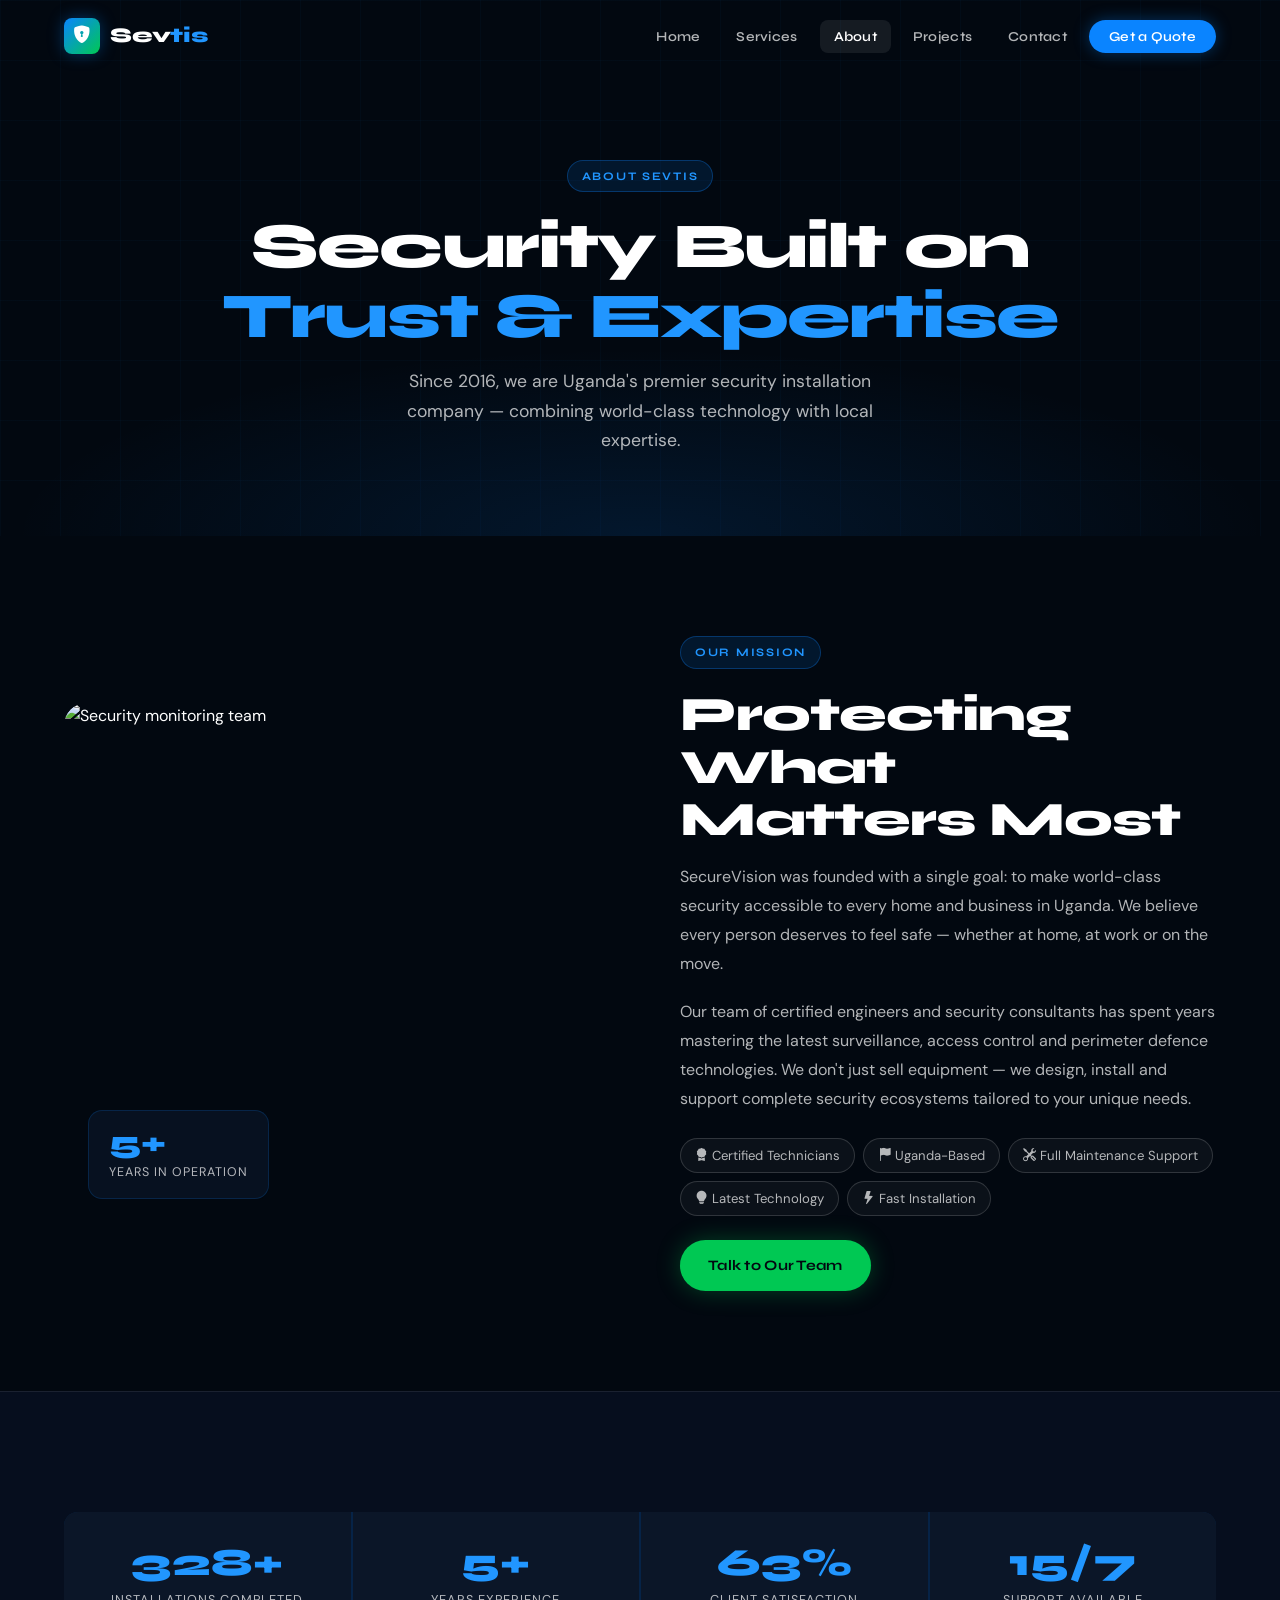
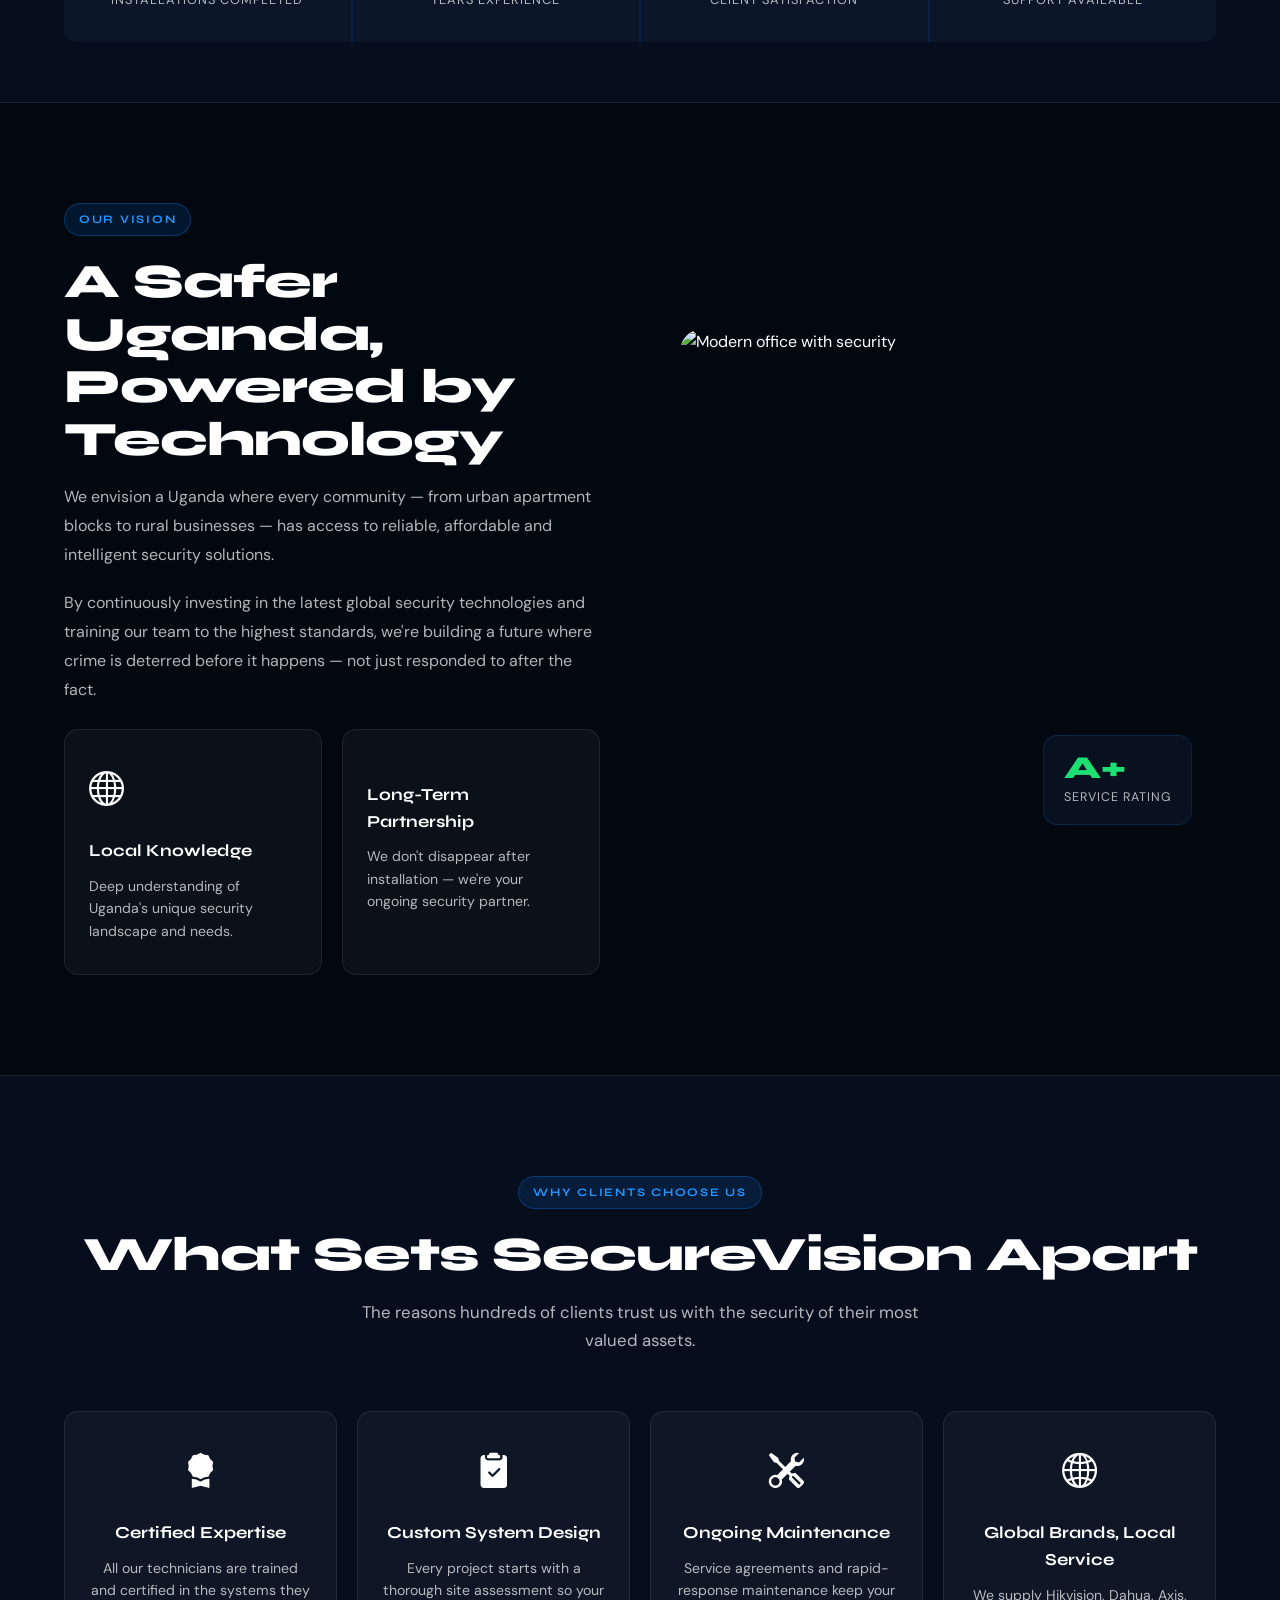
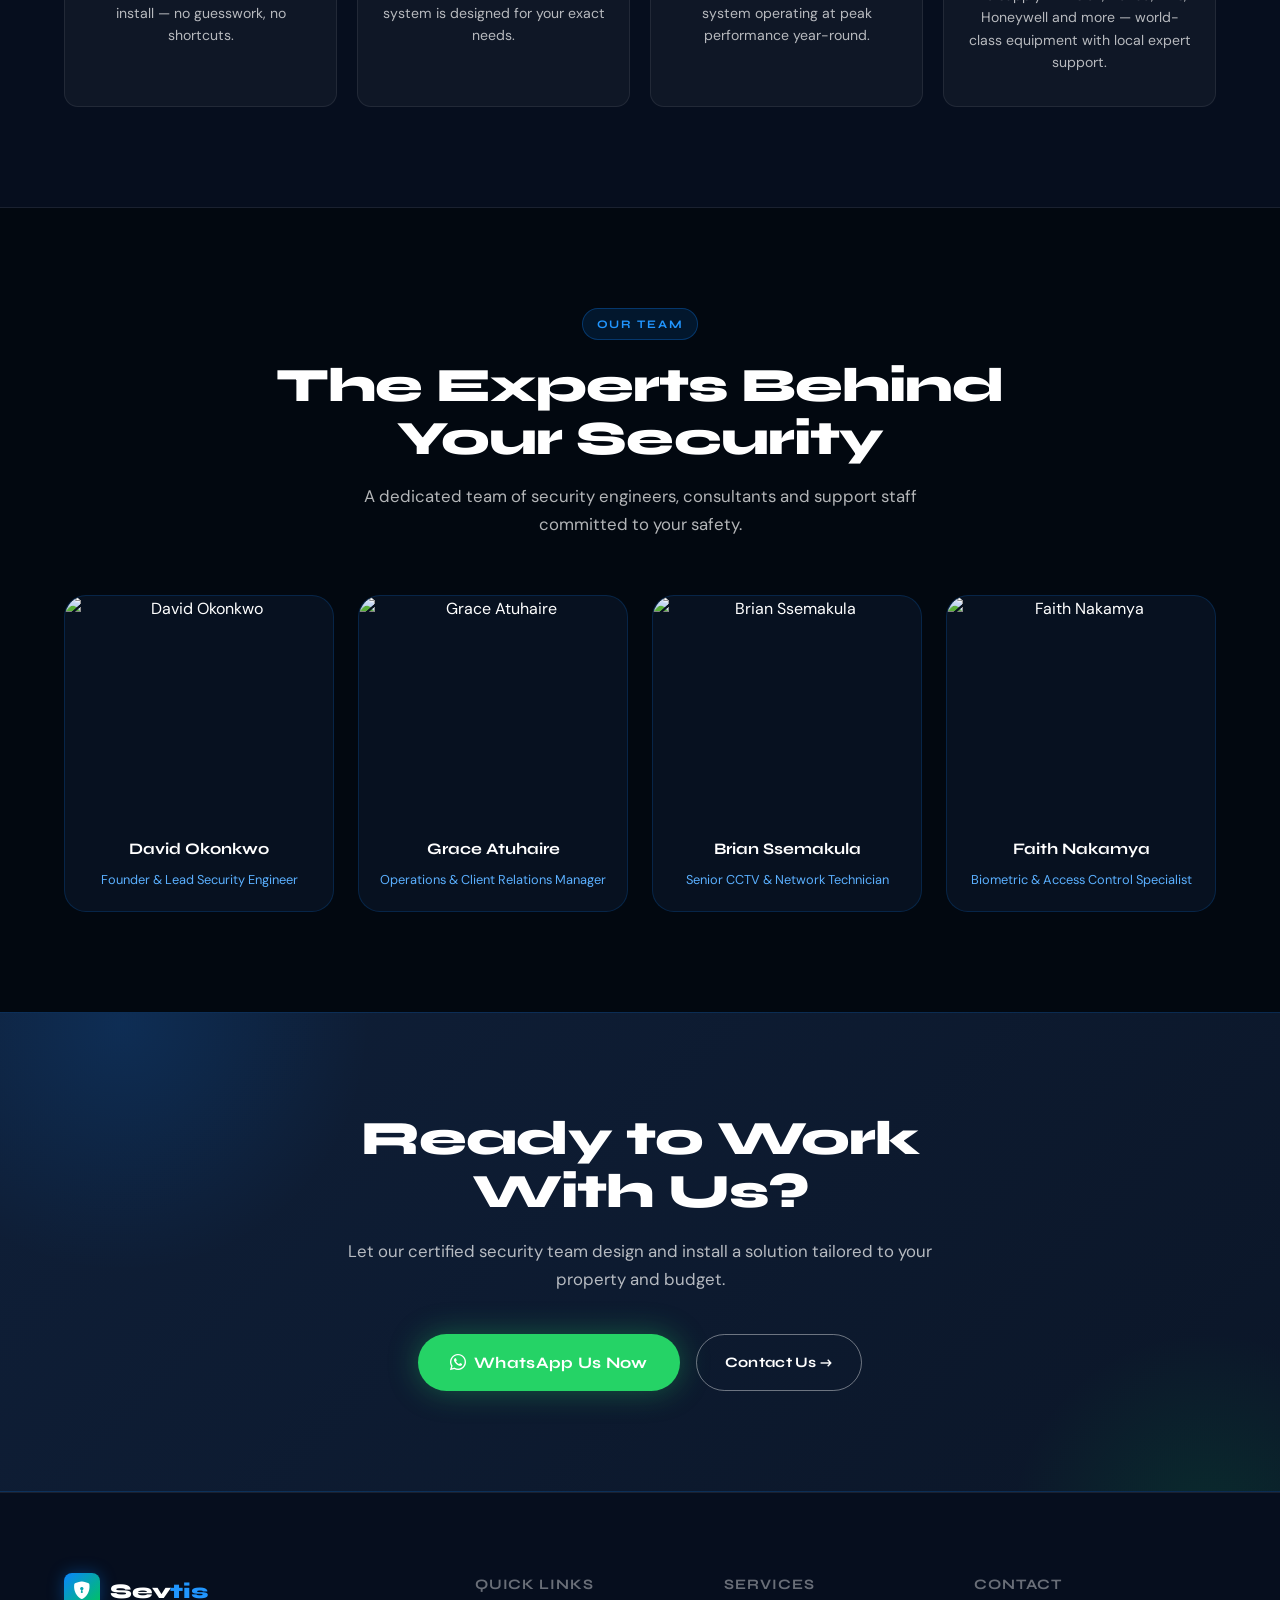
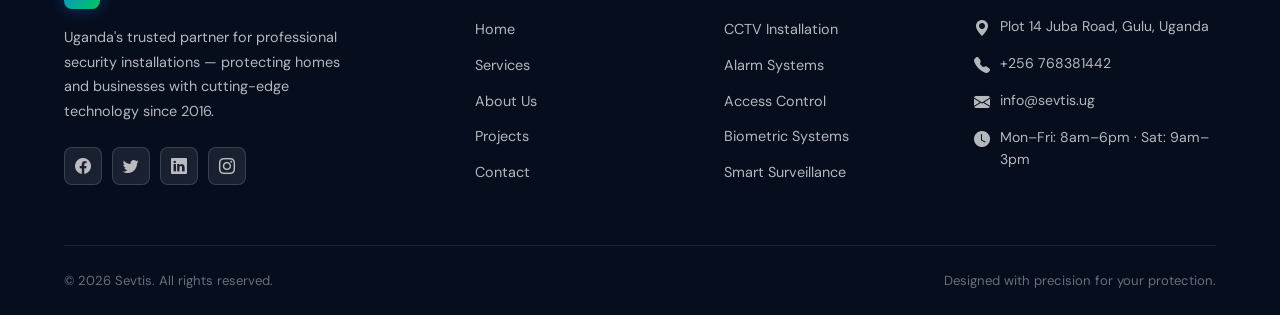
==== about.html @ ae88535d "first commit" ====
<!DOCTYPE html>
<html lang="en">
<head>
  <meta charset="UTF-8" />
  <meta name="viewport" content="width=device-width, initial-scale=1.0" />
  <title>About Us — Sevtis Security Solutions</title>
  <meta name="description" content="Learn about SecureVision — our mission, team and why clients trust us with their security." />
  <link rel="stylesheet" href="style.css" />
  <link rel="stylesheet" href="https://cdn.jsdelivr.net/npm/bootstrap-icons@1.13.1/font/bootstrap-icons.min.css" />
</head>
<body>

  <!-- NAVBAR -->
  <nav class="navbar" id="navbar">
    <div class="navbar-inner">
      <a href="index.html" class="logo">
        <div class="logo-icon"><i class="bi bi-shield-lock-fill"></i></div>
        <span class="logo-text">Sev<span>tis</span></span>
      </a>
      <ul class="nav-links">
        <li><a href="index.html">Home</a></li>
        <li><a href="services.html">Services</a></li>
        <li><a href="about.html" class="active">About</a></li>
        <li><a href="projects.html">Projects</a></li>
        <li><a href="contact.html">Contact</a></li>
        <li><a href="contact.html" class="nav-cta">Get a Quote</a></li>
      </ul>
      <button class="hamburger" aria-label="Toggle menu">
        <span></span><span></span><span></span>
      </button>
    </div>
  </nav>
  <div class="mobile-menu">
    <a href="index.html">Home</a>
    <a href="services.html">Services</a>
    <a href="about.html">About</a>
    <a href="projects.html">Projects</a>
    <a href="contact.html">Contact</a>
    <a href="contact.html" class="nav-cta">Get a Quote</a>
  </div>

  <!-- PAGE HERO -->
  <section class="page-hero">
    <div class="page-hero-grid"></div>
    <div class="container">
      <span class="tag">About Sevtis</span>
      <h1>Security Built on<br /><span style="color: var(--blue-400);">Trust &amp; Expertise</span></h1>
      <p>Since 2016, we are Uganda's premier security installation company — combining world-class technology with local expertise.</p>
    </div>
  </section>

  <!-- MISSION & VISION -->
  <section class="section">
    <div class="container">
      <div class="about-grid">
        <div class="about-img-wrap reveal">
          <img data-src="https://images.unsplash.com/photo-1504384308090-c894fdcc538d?w=900&q=80" src="" alt="Security monitoring team" loading="lazy" />
          <div class="about-img-badge">
            <div class="num"><span data-count="8">0</span>+</div>
            <div class="lbl">Years in operation</div>
          </div>
        </div>

        <div class="about-text reveal">
          <span class="tag">Our Mission</span>
          <h2 class="section-title">Protecting What<br />Matters Most</h2>
          <p class="text-muted" style="line-height: 1.8; margin-bottom: 20px;">
            SecureVision was founded with a single goal: to make world-class security accessible to every home and business in Uganda. We believe every person deserves to feel safe — whether at home, at work or on the move.
          </p>
          <p class="text-muted" style="line-height: 1.8; margin-bottom: 24px;">
            Our team of certified engineers and security consultants has spent years mastering the latest surveillance, access control and perimeter defence technologies. We don't just sell equipment — we design, install and support complete security ecosystems tailored to your unique needs.
          </p>
          <div class="tags">
            <span class="about-tag"><i class="bi bi-award-fill"></i> Certified Technicians</span>
            <span class="about-tag"><i class="bi bi-flag-fill"></i> Uganda-Based</span>
            <span class="about-tag"><i class="bi bi-tools"></i> Full Maintenance Support</span>
            <span class="about-tag"><i class="bi bi-lightbulb-fill"></i> Latest Technology</span>
            <span class="about-tag"><i class="bi bi-lightning-fill"></i> Fast Installation</span>
          </div>
          <a href="contact.html" class="btn btn-primary">Talk to Our Team</a>
        </div>
      </div>
    </div>
  </section>

  <!-- STATS -->
  <section class="section-sm" style="background: var(--navy-900); border-top: 1px solid var(--white-08); border-bottom: 1px solid var(--white-08);">
    <div class="container">
      <div class="stats-row reveal">
        <div class="stat-box">
          <div class="num"><span data-count="500">0</span>+</div>
          <div class="lbl">Installations Completed</div>
        </div>
        <div class="stat-box">
          <div class="num"><span data-count="8">0</span>+</div>
          <div class="lbl">Years Experience</div>
        </div>
        <div class="stat-box">
          <div class="num"><span data-count="98">0</span>%</div>
          <div class="lbl">Client Satisfaction</div>
        </div>
        <div class="stat-box">
          <div class="num"><span data-count="24">0</span>/7</div>
          <div class="lbl">Support Available</div>
        </div>
      </div>
    </div>
  </section>

  <!-- VISION -->
  <section class="section">
    <div class="container">
      <div class="about-grid" style="direction: ltr;">
        <div class="about-text reveal" style="order: 0;">
          <span class="tag">Our Vision</span>
          <h2 class="section-title">A Safer Uganda,<br />Powered by Technology</h2>
          <p class="text-muted" style="line-height: 1.8; margin-bottom: 20px;">
            We envision a Uganda where every community — from urban apartment blocks to rural businesses — has access to reliable, affordable and intelligent security solutions.
          </p>
          <p class="text-muted" style="line-height: 1.8; margin-bottom: 24px;">
            By continuously investing in the latest global security technologies and training our team to the highest standards, we're building a future where crime is deterred before it happens — not just responded to after the fact.
          </p>
          <div class="why-grid" style="margin-top: 0; grid-template-columns: 1fr 1fr;">
            <div class="why-card" style="text-align: left;">
              <span class="icon"><i class="bi bi-globe"></i></span>
              <h3>Local Knowledge</h3>
              <p>Deep understanding of Uganda's unique security landscape and needs.</p>
            </div>
            <div class="why-card" style="text-align: left;">
              <span class="icon"><i class="bi bi-handshake"></i></span>
              <h3>Long-Term Partnership</h3>
              <p>We don't disappear after installation — we're your ongoing security partner.</p>
            </div>
          </div>
        </div>
        <div class="about-img-wrap reveal" style="order: 1;">
          <img data-src="https://images.unsplash.com/photo-1497366216548-37526070297c?w=900&q=80" src="" alt="Modern office with security" loading="lazy" />
          <div class="about-img-badge" style="right: 24px; left: auto;">
            <div class="num" style="color: var(--green-400);">A+</div>
            <div class="lbl">Service Rating</div>
          </div>
        </div>
      </div>
    </div>
  </section>

  <!-- WHY CLIENTS TRUST US -->
  <section class="section" style="background: var(--navy-900); border-top: 1px solid var(--white-08); border-bottom: 1px solid var(--white-08);">
    <div class="container">
      <div class="text-center reveal">
        <span class="tag">Why Clients Choose Us</span>
        <h2 class="section-title">What Sets SecureVision Apart</h2>
        <p class="section-subtitle" style="margin: 0 auto;">The reasons hundreds of clients trust us with the security of their most valued assets.</p>
      </div>

      <div class="why-grid" style="margin-top: 56px;">
        <div class="why-card reveal reveal-delay-1">
          <span class="icon"><i class="bi bi-award-fill"></i></span>
          <h3>Certified Expertise</h3>
          <p>All our technicians are trained and certified in the systems they install — no guesswork, no shortcuts.</p>
        </div>
        <div class="why-card reveal reveal-delay-2">
          <span class="icon"><i class="bi bi-clipboard2-check-fill"></i></span>
          <h3>Custom System Design</h3>
          <p>Every project starts with a thorough site assessment so your system is designed for your exact needs.</p>
        </div>
        <div class="why-card reveal reveal-delay-3">
          <span class="icon"><i class="bi bi-tools"></i></span>
          <h3>Ongoing Maintenance</h3>
          <p>Service agreements and rapid-response maintenance keep your system operating at peak performance year-round.</p>
        </div>
        <div class="why-card reveal reveal-delay-4">
          <span class="icon"><i class="bi bi-globe2"></i></span>
          <h3>Global Brands, Local Service</h3>
          <p>We supply Hikvision, Dahua, Axis, Honeywell and more — world-class equipment with local expert support.</p>
        </div>
      </div>
    </div>
  </section>

  <!-- TEAM -->
  <section class="section">
    <div class="container">
      <div class="text-center reveal">
        <span class="tag">Our Team</span>
        <h2 class="section-title">The Experts Behind<br />Your Security</h2>
        <p class="section-subtitle" style="margin: 0 auto;">A dedicated team of security engineers, consultants and support staff committed to your safety.</p>
      </div>

      <div class="team-grid">
        <div class="team-card reveal reveal-delay-1">
          <img data-src="https://images.unsplash.com/photo-1507003211169-0a1dd7228f2d?w=400&q=80" src="" alt="David Okonkwo" loading="lazy" />
          <div class="team-body">
            <h4>David Okonkwo</h4>
            <span>Founder &amp; Lead Security Engineer</span>
          </div>
        </div>
        <div class="team-card reveal reveal-delay-2">
          <img data-src="https://images.unsplash.com/photo-1494790108377-be9c29b29330?w=400&q=80" src="" alt="Grace Atuhaire" loading="lazy" />
          <div class="team-body">
            <h4>Grace Atuhaire</h4>
            <span>Operations &amp; Client Relations Manager</span>
          </div>
        </div>
        <div class="team-card reveal reveal-delay-3">
          <img data-src="https://images.unsplash.com/photo-1500648767791-00dcc994a43e?w=400&q=80" src="" alt="Brian Ssemakula" loading="lazy" />
          <div class="team-body">
            <h4>Brian Ssemakula</h4>
            <span>Senior CCTV &amp; Network Technician</span>
          </div>
        </div>
        <div class="team-card reveal reveal-delay-4">
          <img data-src="https://images.unsplash.com/photo-1573497019940-1c28c88b4f3e?w=400&q=80" src="" alt="Faith Nakamya" loading="lazy" />
          <div class="team-body">
            <h4>Faith Nakamya</h4>
            <span>Biometric &amp; Access Control Specialist</span>
          </div>
        </div>
      </div>
    </div>
  </section>

  <!-- CTA BAND -->
  <section class="cta-band">
    <div class="container">
      <div class="cta-inner reveal">
        <h2>Ready to Work With Us?</h2>
        <p>Let our certified security team design and install a solution tailored to your property and budget.</p>
        <div class="cta-buttons">
          <a href="https://wa.me/256768381442" target="_blank" class="btn btn-whatsapp"><i class="bi bi-whatsapp"></i> WhatsApp Us Now</a>
          <a href="contact.html" class="btn btn-outline">Contact Us →</a>
        </div>
      </div>
    </div>
  </section>

  <!-- FOOTER -->
  <footer>
    <div class="container">
      <div class="footer-grid">
        <div class="footer-brand">
          <a href="index.html" class="logo">
            <div class="logo-icon"><i class="bi bi-shield-lock-fill"></i></div>
            <span class="logo-text">Sev<span>tis</span></span>
          </a>
          <p>Uganda's trusted partner for professional security installations — protecting homes and businesses with cutting-edge technology since 2016.</p>
          <div class="social-links">
            <a href="#" class="social-btn" aria-label="Facebook"><i class="bi bi-facebook"></i></a>
            <a href="#" class="social-btn" aria-label="Twitter"><i class="bi bi-twitter"></i></a>
            <a href="#" class="social-btn" aria-label="LinkedIn"><i class="bi bi-linkedin"></i></a>
            <a href="#" class="social-btn" aria-label="Instagram"><i class="bi bi-instagram"></i></a>
          </div>
        </div>
        <div class="footer-col">
          <h4>Quick Links</h4>
          <ul>
            <li><a href="index.html">Home</a></li>
            <li><a href="services.html">Services</a></li>
            <li><a href="about.html">About Us</a></li>
            <li><a href="projects.html">Projects</a></li>
            <li><a href="contact.html">Contact</a></li>
          </ul>
        </div>
        <div class="footer-col">
          <h4>Services</h4>
          <ul>
            <li><a href="services.html">CCTV Installation</a></li>
            <li><a href="services.html">Alarm Systems</a></li>
            <li><a href="services.html">Access Control</a></li>
            <li><a href="services.html">Biometric Systems</a></li>
            <li><a href="services.html">Smart Surveillance</a></li>
          </ul>
        </div>
        <div class="footer-col">
          <h4>Contact</h4>
          <div class="footer-contact">
            <div class="contact-item"><span class="ci"><i class="bi bi-geo-alt-fill"></i></span> Plot 14 Juba Road, Gulu, Uganda</div>
            <div class="contact-item"><span class="ci"><i class="bi bi-telephone-fill"></i></span> +256 768381442</div>
            <div class="contact-item"><span class="ci"><i class="bi bi-envelope-fill"></i></span> info@sevtis.ug</div>
            <div class="contact-item"><span class="ci"><i class="bi bi-clock-fill"></i></span> Mon–Fri: 8am–6pm · Sat: 9am–3pm</div>
          </div>
        </div>
      </div>
      <div class="footer-bottom">
        <p>© 2026 Sevtis. All rights reserved.</p>
        <p>Designed with precision for your protection.</p>
      </div>
    </div>
  </footer>

  <script src="main.js"></script>
</body>
</html>
---- style.css ----
/* ============================================================
   SECUREVISION — DESIGN SYSTEM
   ============================================================ */

@import url('https://fonts.googleapis.com/css2?family=Syne:wght@400;500;600;700;800&family=DM+Sans:ital,wght@0,300;0,400;0,500;0,600;1,300&display=swap');

/* ── TOKENS ── */
:root {
  --navy-950: #020810;
  --navy-900: #060e1e;
  --navy-800: #0b1628;
  --navy-700: #0f1f38;
  --navy-600: #152840;
  --navy-500: #1a3050;
  --blue-500: #0a84ff;
  --blue-400: #2196ff;
  --blue-300: #5bb0ff;
  --blue-glow: rgba(10, 132, 255, 0.35);
  --green-500: #00c853;
  --green-400: #1de073;
  --green-glow: rgba(0, 200, 83, 0.3);
  --white: #ffffff;
  --white-90: rgba(255,255,255,0.9);
  --white-70: rgba(255,255,255,0.7);
  --white-40: rgba(255,255,255,0.4);
  --white-15: rgba(255,255,255,0.15);
  --white-08: rgba(255,255,255,0.08);
  --white-04: rgba(255,255,255,0.04);
  --glass-bg: rgba(11, 22, 40, 0.7);
  --glass-border: rgba(10, 132, 255, 0.18);
  --font-display: 'Syne', sans-serif;
  --font-body: 'DM Sans', sans-serif;
  --radius-sm: 8px;
  --radius-md: 14px;
  --radius-lg: 22px;
  --radius-xl: 32px;
  --transition: 0.3s cubic-bezier(0.4, 0, 0.2, 1);
  --shadow-blue: 0 0 40px rgba(10, 132, 255, 0.2);
  --shadow-card: 0 8px 40px rgba(0,0,0,0.5);
}

/* ── RESET ── */
*, *::before, *::after { box-sizing: border-box; margin: 0; padding: 0; }
html { scroll-behavior: smooth; font-size: 16px; }
body {
  font-family: var(--font-body);
  background: var(--navy-950);
  color: var(--white);
  line-height: 1.6;
  overflow-x: hidden;
  -webkit-font-smoothing: antialiased;
}
img { max-width: 100%; display: block; }
a { text-decoration: none; color: inherit; }
ul { list-style: none; }
button { cursor: pointer; border: none; background: none; font-family: inherit; }

/* ── UTILITY ── */
.container { width: 90%; max-width: 1200px; margin: 0 auto; }
.section { padding: 100px 0; }
.section-sm { padding: 60px 0; }
.text-blue { color: var(--blue-400); }
.text-green { color: var(--green-400); }
.text-muted { color: var(--white-70); }
.text-center { text-align: center; }

.tag {
  display: inline-block;
  font-family: var(--font-display);
  font-size: 0.72rem;
  font-weight: 700;
  letter-spacing: 0.15em;
  text-transform: uppercase;
  color: var(--blue-400);
  background: rgba(10, 132, 255, 0.12);
  border: 1px solid rgba(10, 132, 255, 0.3);
  padding: 6px 14px;
  border-radius: 50px;
  margin-bottom: 20px;
}

.section-title {
  font-family: var(--font-display);
  font-size: clamp(2rem, 4vw, 3rem);
  font-weight: 800;
  line-height: 1.1;
  letter-spacing: -0.02em;
  margin-bottom: 16px;
}

.section-subtitle {
  font-size: 1.05rem;
  color: var(--white-70);
  max-width: 560px;
  line-height: 1.7;
}

/* ── BUTTONS ── */
.btn {
  display: inline-flex;
  align-items: center;
  gap: 8px;
  padding: 14px 28px;
  border-radius: 50px;
  font-family: var(--font-display);
  font-size: 0.9rem;
  font-weight: 700;
  letter-spacing: 0.02em;
  transition: var(--transition);
  white-space: nowrap;
}

.btn-primary {
  background: var(--green-500);
  color: var(--navy-950);
  box-shadow: 0 0 24px var(--green-glow);
}
.btn-primary:hover {
  background: var(--green-400);
  box-shadow: 0 0 40px var(--green-glow);
  transform: translateY(-2px);
}

.btn-outline {
  background: transparent;
  color: var(--white);
  border: 1.5px solid var(--white-40);
}
.btn-outline:hover {
  border-color: var(--blue-400);
  color: var(--blue-400);
  box-shadow: 0 0 20px var(--blue-glow);
  transform: translateY(-2px);
}

.btn-blue {
  background: var(--blue-500);
  color: var(--white);
  box-shadow: 0 0 24px var(--blue-glow);
}
.btn-blue:hover {
  background: var(--blue-400);
  box-shadow: 0 0 40px var(--blue-glow);
  transform: translateY(-2px);
}

.btn-whatsapp {
  background: #25d366;
  color: #fff;
  font-size: 1rem;
  padding: 16px 32px;
  box-shadow: 0 0 30px rgba(37, 211, 102, 0.35);
}
.btn-whatsapp:hover {
  background: #1ebe5d;
  transform: translateY(-3px);
  box-shadow: 0 0 50px rgba(37, 211, 102, 0.5);
}

/* ── GLASS CARD ── */
.glass-card {
  background: var(--glass-bg);
  border: 1px solid var(--glass-border);
  border-radius: var(--radius-lg);
  backdrop-filter: blur(20px);
  -webkit-backdrop-filter: blur(20px);
}

/* ── NAVBAR ── */
.navbar {
  position: fixed;
  top: 0;
  left: 0;
  right: 0;
  z-index: 1000;
  padding: 0;
  transition: var(--transition);
}

.navbar.scrolled {
  background: rgba(6, 14, 30, 0.95);
  backdrop-filter: blur(24px);
  -webkit-backdrop-filter: blur(24px);
  border-bottom: 1px solid var(--glass-border);
  box-shadow: 0 4px 30px rgba(0,0,0,0.4);
}

.navbar-inner {
  display: flex;
  align-items: center;
  justify-content: space-between;
  height: 72px;
  width: 90%;
  max-width: 1200px;
  margin: 0 auto;
}

.logo {
  display: flex;
  align-items: center;
  gap: 10px;
  font-family: var(--font-display);
  font-weight: 800;
  font-size: 1.3rem;
  letter-spacing: -0.01em;
}

.logo-icon {
  width: 36px;
  height: 36px;
  background: linear-gradient(135deg, var(--blue-500), var(--green-500));
  border-radius: 8px;
  display: flex;
  align-items: center;
  justify-content: center;
  font-size: 1.1rem;
  box-shadow: 0 0 16px var(--blue-glow);
}

.logo-text span { color: var(--blue-400); }

.nav-links {
  display: flex;
  align-items: center;
  gap: 8px;
}

.nav-links a {
  font-family: var(--font-display);
  font-size: 0.85rem;
  font-weight: 600;
  color: var(--white-70);
  padding: 8px 14px;
  border-radius: 8px;
  transition: var(--transition);
  letter-spacing: 0.02em;
}

.nav-links a:hover,
.nav-links a.active {
  color: var(--white);
  background: var(--white-08);
}

.nav-cta {
  background: var(--blue-500) !important;
  color: var(--white) !important;
  box-shadow: 0 0 16px var(--blue-glow);
  border-radius: 50px !important;
  padding: 8px 20px !important;
}
.nav-cta:hover {
  background: var(--blue-400) !important;
  box-shadow: 0 0 28px var(--blue-glow) !important;
}

.hamburger {
  display: none;
  flex-direction: column;
  gap: 5px;
  padding: 8px;
  cursor: pointer;
}

.hamburger span {
  display: block;
  width: 24px;
  height: 2px;
  background: var(--white);
  border-radius: 2px;
  transition: var(--transition);
}

.hamburger.open span:nth-child(1) { transform: translateY(7px) rotate(45deg); }
.hamburger.open span:nth-child(2) { opacity: 0; transform: scaleX(0); }
.hamburger.open span:nth-child(3) { transform: translateY(-7px) rotate(-45deg); }

.mobile-menu {
  display: none;
  position: fixed;
  top: 72px;
  left: 0;
  right: 0;
  background: rgba(6, 14, 30, 0.98);
  backdrop-filter: blur(24px);
  border-bottom: 1px solid var(--glass-border);
  padding: 24px;
  z-index: 999;
  flex-direction: column;
  gap: 8px;
}

.mobile-menu.open { display: flex; }
.mobile-menu a {
  font-family: var(--font-display);
  font-size: 1rem;
  font-weight: 600;
  color: var(--white-70);
  padding: 14px 16px;
  border-radius: 10px;
  transition: var(--transition);
}
.mobile-menu a:hover { color: var(--white); background: var(--white-08); }
.mobile-menu .nav-cta {
  background: var(--blue-500) !important;
  color: var(--white) !important;
  text-align: center;
  margin-top: 8px;
  border-radius: 50px !important;
}

/* ── HERO ── */
.hero {
  position: relative;
  min-height: 100vh;
  display: flex;
  align-items: center;
  overflow: hidden;
  padding-top: 80px;
}

.hero-bg {
  position: absolute;
  inset: 0;
  z-index: 0;
}

.hero-bg img {
  width: 100%;
  height: 100%;
  object-fit: cover;
  opacity: 0.18;
}

.hero-overlay {
  position: absolute;
  inset: 0;
  background: 
    radial-gradient(ellipse 80% 60% at 50% 100%, rgba(10, 132, 255, 0.12) 0%, transparent 70%),
    linear-gradient(to right, var(--navy-950) 0%, rgba(6,14,30,0.8) 50%, transparent 100%);
  z-index: 1;
}

.hero-grid {
  position: absolute;
  inset: 0;
  background-image: 
    linear-gradient(rgba(10, 132, 255, 0.04) 1px, transparent 1px),
    linear-gradient(90deg, rgba(10, 132, 255, 0.04) 1px, transparent 1px);
  background-size: 60px 60px;
  z-index: 1;
  mask-image: linear-gradient(to bottom, transparent 0%, rgba(0,0,0,0.5) 30%, rgba(0,0,0,0.5) 70%, transparent 100%);
}

.hero-content {
  position: relative;
  z-index: 2;
  max-width: 660px;
}

.hero-badge {
  display: inline-flex;
  align-items: center;
  gap: 8px;
  background: rgba(0, 200, 83, 0.1);
  border: 1px solid rgba(0, 200, 83, 0.25);
  border-radius: 50px;
  padding: 8px 16px;
  font-size: 0.8rem;
  font-weight: 600;
  color: var(--green-400);
  margin-bottom: 28px;
  letter-spacing: 0.05em;
  text-transform: uppercase;
}

.hero-badge::before {
  content: '';
  width: 7px;
  height: 7px;
  background: var(--green-400);
  border-radius: 50%;
  animation: pulse-green 2s infinite;
}

@keyframes pulse-green {
  0%, 100% { opacity: 1; box-shadow: 0 0 0 0 rgba(0,200,83,0.4); }
  50% { opacity: 0.8; box-shadow: 0 0 0 6px rgba(0,200,83,0); }
}

.hero-title {
  font-family: var(--font-display);
  font-size: clamp(2.6rem, 5.5vw, 4.2rem);
  font-weight: 800;
  line-height: 1.05;
  letter-spacing: -0.03em;
  margin-bottom: 24px;
}

.hero-title .line-accent {
  background: linear-gradient(90deg, var(--blue-400), var(--green-400));
  -webkit-background-clip: text;
  -webkit-text-fill-color: transparent;
  background-clip: text;
}

.hero-desc {
  font-size: 1.1rem;
  color: var(--white-70);
  line-height: 1.75;
  margin-bottom: 40px;
  max-width: 500px;
}

.hero-actions {
  display: flex;
  gap: 14px;
  flex-wrap: wrap;
  margin-bottom: 56px;
}

.hero-stats {
  display: flex;
  gap: 40px;
  flex-wrap: wrap;
}

.hero-stat .num {
  font-family: var(--font-display);
  font-size: 2rem;
  font-weight: 800;
  color: var(--white);
  line-height: 1;
}

.hero-stat .num span { color: var(--blue-400); }
.hero-stat .label {
  font-size: 0.8rem;
  color: var(--white-40);
  text-transform: uppercase;
  letter-spacing: 0.1em;
  margin-top: 4px;
}

/* floating elements */
.hero-float {
  position: absolute;
  z-index: 2;
  right: 5%;
  top: 50%;
  transform: translateY(-50%);
  display: flex;
  flex-direction: column;
  gap: 16px;
  pointer-events: none;
}

.float-card {
  background: var(--glass-bg);
  border: 1px solid var(--glass-border);
  border-radius: var(--radius-md);
  backdrop-filter: blur(20px);
  padding: 16px 20px;
  display: flex;
  align-items: center;
  gap: 12px;
  animation: float 4s ease-in-out infinite;
  min-width: 220px;
}

.float-card:nth-child(2) { animation-delay: -1.5s; }
.float-card:nth-child(3) { animation-delay: -3s; }

@keyframes float {
  0%, 100% { transform: translateY(0); }
  50% { transform: translateY(-8px); }
}

.float-icon {
  width: 40px;
  height: 40px;
  border-radius: 10px;
  display: flex;
  align-items: center;
  justify-content: center;
  font-size: 1.2rem;
  flex-shrink: 0;
}
.float-icon.blue { background: rgba(10, 132, 255, 0.2); }
.float-icon.green { background: rgba(0, 200, 83, 0.2); }

.float-info .title { font-family: var(--font-display); font-weight: 700; font-size: 0.85rem; }
.float-info .sub { font-size: 0.75rem; color: var(--white-40); margin-top: 2px; }

/* ── SERVICES GRID ── */
.services-grid {
  display: grid;
  grid-template-columns: repeat(auto-fill, minmax(340px, 1fr));
  gap: 24px;
  margin-top: 60px;
}

.service-card {
  background: var(--glass-bg);
  border: 1px solid var(--glass-border);
  border-radius: var(--radius-lg);
  overflow: hidden;
  transition: var(--transition);
  cursor: pointer;
}

.service-card:hover {
  border-color: rgba(10, 132, 255, 0.45);
  transform: translateY(-6px);
  box-shadow: var(--shadow-blue), var(--shadow-card);
}

.service-img {
  width: 100%;
  height: 200px;
  object-fit: cover;
  transition: transform 0.5s ease;
}

.service-card:hover .service-img { transform: scale(1.06); }

.service-img-wrap { overflow: hidden; }

.service-body { padding: 24px; }

.service-icon {
  width: 46px;
  height: 46px;
  background: rgba(10, 132, 255, 0.15);
  border: 1px solid rgba(10, 132, 255, 0.25);
  border-radius: 12px;
  display: flex;
  align-items: center;
  justify-content: center;
  font-size: 1.3rem;
  margin-bottom: 16px;
}

.service-card h3 {
  font-family: var(--font-display);
  font-size: 1.15rem;
  font-weight: 700;
  margin-bottom: 10px;
}

.service-card p {
  font-size: 0.9rem;
  color: var(--white-70);
  line-height: 1.65;
}

/* ── WHY US ── */
.why-grid {
  display: grid;
  grid-template-columns: repeat(auto-fill, minmax(240px, 1fr));
  gap: 20px;
  margin-top: 56px;
}

.why-card {
  background: var(--white-04);
  border: 1px solid var(--white-08);
  border-radius: var(--radius-md);
  padding: 32px 24px;
  transition: var(--transition);
  text-align: center;
}

.why-card:hover {
  background: var(--white-08);
  border-color: var(--glass-border);
  transform: translateY(-4px);
}

.why-card .icon {
  font-size: 2.2rem;
  margin-bottom: 20px;
  display: block;
}

.why-card h3 {
  font-family: var(--font-display);
  font-size: 1.05rem;
  font-weight: 700;
  margin-bottom: 10px;
}

.why-card p { font-size: 0.88rem; color: var(--white-70); line-height: 1.6; }

/* ── GALLERY ── */
.gallery-grid {
  display: grid;
  grid-template-columns: repeat(3, 1fr);
  gap: 16px;
  margin-top: 56px;
}

.gallery-item {
  border-radius: var(--radius-md);
  overflow: hidden;
  position: relative;
  cursor: pointer;
}

.gallery-item:nth-child(1),
.gallery-item:nth-child(4) {
  grid-row: span 2;
}

.gallery-item img {
  width: 100%;
  height: 100%;
  object-fit: cover;
  transition: transform 0.5s ease;
  min-height: 220px;
}

.gallery-item:hover img { transform: scale(1.08); }

.gallery-overlay {
  position: absolute;
  inset: 0;
  background: linear-gradient(to top, rgba(6,14,30,0.9) 0%, transparent 60%);
  opacity: 0;
  transition: var(--transition);
  display: flex;
  align-items: flex-end;
  padding: 20px;
}

.gallery-item:hover .gallery-overlay { opacity: 1; }
.gallery-overlay span {
  font-family: var(--font-display);
  font-weight: 700;
  font-size: 0.9rem;
  color: var(--white);
}

/* ── TESTIMONIALS ── */
.testimonials-grid {
  display: grid;
  grid-template-columns: repeat(auto-fill, minmax(320px, 1fr));
  gap: 24px;
  margin-top: 56px;
}

.testi-card {
  background: var(--glass-bg);
  border: 1px solid var(--glass-border);
  border-radius: var(--radius-lg);
  padding: 32px;
  transition: var(--transition);
}

.testi-card:hover { transform: translateY(-4px); box-shadow: var(--shadow-blue); }

.stars { color: #ffc107; font-size: 1rem; margin-bottom: 16px; letter-spacing: 2px; }

.testi-card p {
  font-size: 0.95rem;
  color: var(--white-70);
  line-height: 1.75;
  margin-bottom: 24px;
  font-style: italic;
}

.testi-author {
  display: flex;
  align-items: center;
  gap: 12px;
}

.testi-avatar {
  width: 46px;
  height: 46px;
  border-radius: 50%;
  background: linear-gradient(135deg, var(--blue-500), var(--green-500));
  display: flex;
  align-items: center;
  justify-content: center;
  font-family: var(--font-display);
  font-weight: 800;
  font-size: 1rem;
  flex-shrink: 0;
}

.testi-name { font-family: var(--font-display); font-weight: 700; font-size: 0.95rem; }
.testi-role { font-size: 0.78rem; color: var(--blue-300); margin-top: 2px; }

/* ── CTA BAND ── */
.cta-band {
  position: relative;
  overflow: hidden;
  background: linear-gradient(135deg, var(--navy-700) 0%, var(--navy-800) 100%);
  border-top: 1px solid var(--glass-border);
  border-bottom: 1px solid var(--glass-border);
  padding: 100px 0;
}

.cta-band::before {
  content: '';
  position: absolute;
  top: -50%;
  left: -10%;
  width: 500px;
  height: 500px;
  background: radial-gradient(circle, rgba(10,132,255,0.15) 0%, transparent 70%);
  pointer-events: none;
}

.cta-band::after {
  content: '';
  position: absolute;
  bottom: -50%;
  right: -10%;
  width: 400px;
  height: 400px;
  background: radial-gradient(circle, rgba(0,200,83,0.12) 0%, transparent 70%);
  pointer-events: none;
}

.cta-inner {
  position: relative;
  z-index: 1;
  text-align: center;
  max-width: 640px;
  margin: 0 auto;
}

.cta-inner h2 {
  font-family: var(--font-display);
  font-size: clamp(2rem, 4vw, 3rem);
  font-weight: 800;
  letter-spacing: -0.02em;
  margin-bottom: 18px;
  line-height: 1.1;
}

.cta-inner p {
  color: var(--white-70);
  margin-bottom: 40px;
  font-size: 1.05rem;
  line-height: 1.7;
}

.cta-buttons { display: flex; gap: 16px; justify-content: center; flex-wrap: wrap; }

/* ── FOOTER ── */
footer {
  background: var(--navy-900);
  border-top: 1px solid var(--white-08);
  padding: 80px 0 0;
}

.footer-grid {
  display: grid;
  grid-template-columns: 1.8fr 1fr 1fr 1.2fr;
  gap: 48px;
  margin-bottom: 60px;
}

.footer-brand p {
  font-size: 0.9rem;
  color: var(--white-70);
  line-height: 1.7;
  margin: 16px 0 24px;
  max-width: 280px;
}

.social-links { display: flex; gap: 10px; }
.social-btn {
  width: 38px;
  height: 38px;
  border-radius: 8px;
  background: var(--white-08);
  border: 1px solid var(--white-15);
  display: flex;
  align-items: center;
  justify-content: center;
  font-size: 1rem;
  transition: var(--transition);
  color: var(--white-70);
  text-decoration: none;
}
.social-btn:hover {
  background: var(--blue-500);
  border-color: var(--blue-500);
  color: var(--white);
  transform: translateY(-3px);
}

.footer-col h4 {
  font-family: var(--font-display);
  font-weight: 700;
  font-size: 0.9rem;
  letter-spacing: 0.06em;
  text-transform: uppercase;
  color: var(--white-40);
  margin-bottom: 20px;
}

.footer-col ul { display: flex; flex-direction: column; gap: 10px; }
.footer-col ul li a {
  font-size: 0.9rem;
  color: var(--white-70);
  transition: var(--transition);
}
.footer-col ul li a:hover { color: var(--blue-400); padding-left: 4px; }

.footer-contact { display: flex; flex-direction: column; gap: 12px; }
.contact-item {
  display: flex;
  align-items: flex-start;
  gap: 10px;
  font-size: 0.88rem;
  color: var(--white-70);
  line-height: 1.5;
}
.contact-item .ci { font-size: 1rem; flex-shrink: 0; margin-top: 1px; }

.footer-bottom {
  border-top: 1px solid var(--white-08);
  padding: 24px 0;
  display: flex;
  align-items: center;
  justify-content: space-between;
  gap: 16px;
  flex-wrap: wrap;
}

.footer-bottom p { font-size: 0.82rem; color: var(--white-40); }
.footer-bottom a { color: var(--blue-400); }

/* ── PAGE HERO ── */
.page-hero {
  position: relative;
  padding: 160px 0 80px;
  overflow: hidden;
  text-align: center;
}

.page-hero::before {
  content: '';
  position: absolute;
  inset: 0;
  background: 
    radial-gradient(ellipse 70% 50% at 50% 100%, rgba(10,132,255,0.12) 0%, transparent 70%);
}

.page-hero-grid {
  position: absolute;
  inset: 0;
  background-image:
    linear-gradient(rgba(10,132,255,0.03) 1px, transparent 1px),
    linear-gradient(90deg, rgba(10,132,255,0.03) 1px, transparent 1px);
  background-size: 60px 60px;
}

.page-hero h1 {
  font-family: var(--font-display);
  font-size: clamp(2.5rem, 5vw, 4rem);
  font-weight: 800;
  letter-spacing: -0.03em;
  line-height: 1.08;
  position: relative;
  z-index: 1;
  margin-bottom: 16px;
}

.page-hero p {
  font-size: 1.1rem;
  color: var(--white-70);
  max-width: 520px;
  margin: 0 auto;
  position: relative;
  z-index: 1;
  line-height: 1.7;
}

/* ── CONTACT FORM ── */
.contact-grid {
  display: grid;
  grid-template-columns: 1fr 1.2fr;
  gap: 60px;
  align-items: start;
}

.contact-info { display: flex; flex-direction: column; gap: 24px; }

.info-card {
  background: var(--glass-bg);
  border: 1px solid var(--glass-border);
  border-radius: var(--radius-md);
  padding: 24px;
  display: flex;
  gap: 16px;
  align-items: flex-start;
  transition: var(--transition);
}

.info-card:hover { border-color: rgba(10,132,255,0.4); transform: translateX(4px); }

.info-icon {
  width: 44px;
  height: 44px;
  background: rgba(10,132,255,0.15);
  border-radius: 10px;
  display: flex;
  align-items: center;
  justify-content: center;
  font-size: 1.2rem;
  flex-shrink: 0;
}

.info-card h4 {
  font-family: var(--font-display);
  font-weight: 700;
  font-size: 0.9rem;
  margin-bottom: 4px;
}
.info-card p { font-size: 0.88rem; color: var(--white-70); line-height: 1.6; }

.contact-form {
  background: var(--glass-bg);
  border: 1px solid var(--glass-border);
  border-radius: var(--radius-lg);
  padding: 40px;
}

.form-row {
  display: grid;
  grid-template-columns: 1fr 1fr;
  gap: 16px;
}

.form-group {
  display: flex;
  flex-direction: column;
  gap: 8px;
  margin-bottom: 20px;
}

.form-group label {
  font-family: var(--font-display);
  font-size: 0.82rem;
  font-weight: 600;
  color: var(--white-70);
  letter-spacing: 0.04em;
  text-transform: uppercase;
}

.form-group input,
.form-group select,
.form-group textarea {
  background: rgba(255,255,255,0.05);
  border: 1px solid var(--white-15);
  border-radius: var(--radius-sm);
  padding: 14px 16px;
  color: var(--white);
  font-family: var(--font-body);
  font-size: 0.95rem;
  transition: var(--transition);
  outline: none;
  width: 100%;
}

.form-group input::placeholder,
.form-group textarea::placeholder { color: var(--white-40); }

.form-group select { cursor: pointer; }
.form-group select option { background: var(--navy-800); color: var(--white); }

.form-group input:focus,
.form-group select:focus,
.form-group textarea:focus {
  border-color: var(--blue-400);
  background: rgba(10,132,255,0.05);
  box-shadow: 0 0 0 3px rgba(10,132,255,0.12);
}

.form-group textarea { resize: vertical; min-height: 120px; }

.form-error { font-size: 0.78rem; color: #ff5252; margin-top: 4px; display: none; }
.form-error.show { display: block; }

.form-success {
  background: rgba(0,200,83,0.1);
  border: 1px solid rgba(0,200,83,0.3);
  border-radius: var(--radius-sm);
  padding: 16px;
  color: var(--green-400);
  font-size: 0.9rem;
  margin-bottom: 20px;
  display: none;
}
.form-success.show { display: block; }

/* ── MAP PLACEHOLDER ── */
.map-placeholder {
  border-radius: var(--radius-lg);
  overflow: hidden;
  height: 340px;
  background: var(--navy-700);
  border: 1px solid var(--glass-border);
  display: flex;
  align-items: center;
  justify-content: center;
  flex-direction: column;
  gap: 12px;
  margin-top: 60px;
}

.map-placeholder .map-icon { font-size: 3rem; opacity: 0.4; }
.map-placeholder p { color: var(--white-40); font-size: 0.9rem; }

/* ── FAQ ── */
.faq-list { display: flex; flex-direction: column; gap: 12px; margin-top: 56px; }

.faq-item {
  background: var(--glass-bg);
  border: 1px solid var(--glass-border);
  border-radius: var(--radius-md);
  overflow: hidden;
}

.faq-q {
  display: flex;
  align-items: center;
  justify-content: space-between;
  padding: 20px 24px;
  cursor: pointer;
  transition: var(--transition);
  gap: 16px;
}

.faq-q:hover { background: var(--white-04); }
.faq-q span {
  font-family: var(--font-display);
  font-weight: 600;
  font-size: 0.95rem;
  flex: 1;
}

.faq-toggle {
  width: 28px;
  height: 28px;
  background: var(--white-08);
  border-radius: 50%;
  display: flex;
  align-items: center;
  justify-content: center;
  font-size: 1.2rem;
  font-weight: 300;
  flex-shrink: 0;
  transition: var(--transition);
  color: var(--blue-400);
}

.faq-item.open .faq-toggle { background: var(--blue-500); color: var(--white); transform: rotate(45deg); }

.faq-a {
  max-height: 0;
  overflow: hidden;
  transition: max-height 0.35s ease, padding 0.35s ease;
}

.faq-item.open .faq-a { max-height: 300px; }

.faq-a p {
  padding: 0 24px 20px;
  font-size: 0.9rem;
  color: var(--white-70);
  line-height: 1.7;
}

/* ── ABOUT PAGE ── */
.about-grid {
  display: grid;
  grid-template-columns: 1fr 1fr;
  gap: 80px;
  align-items: center;
}

.about-img-wrap {
  position: relative;
  border-radius: var(--radius-lg);
  overflow: hidden;
}

.about-img-wrap img {
  width: 100%;
  height: 520px;
  object-fit: cover;
  border-radius: var(--radius-lg);
}

.about-img-badge {
  position: absolute;
  bottom: 24px;
  left: 24px;
  background: var(--glass-bg);
  border: 1px solid var(--glass-border);
  backdrop-filter: blur(20px);
  border-radius: var(--radius-md);
  padding: 16px 20px;
}

.about-img-badge .num {
  font-family: var(--font-display);
  font-size: 2rem;
  font-weight: 800;
  color: var(--blue-400);
  line-height: 1;
}

.about-img-badge .lbl {
  font-size: 0.78rem;
  color: var(--white-70);
  text-transform: uppercase;
  letter-spacing: 0.08em;
  margin-top: 4px;
}

.about-text .tags { display: flex; flex-wrap: wrap; gap: 8px; margin: 24px 0; }
.about-tag {
  background: var(--white-04);
  border: 1px solid var(--white-15);
  border-radius: 50px;
  padding: 6px 14px;
  font-size: 0.82rem;
  color: var(--white-70);
}

.stats-row {
  display: grid;
  grid-template-columns: repeat(4, 1fr);
  gap: 2px;
  background: var(--glass-border);
  border-radius: var(--radius-md);
  overflow: hidden;
  margin-top: 60px;
}

.stat-box {
  background: var(--navy-800);
  padding: 32px 24px;
  text-align: center;
  transition: var(--transition);
}

.stat-box:hover { background: var(--navy-700); }

.stat-box .num {
  font-family: var(--font-display);
  font-size: 2.4rem;
  font-weight: 800;
  color: var(--blue-400);
  line-height: 1;
  margin-bottom: 8px;
}

.stat-box .lbl { font-size: 0.8rem; color: var(--white-70); text-transform: uppercase; letter-spacing: 0.08em; }

.team-grid {
  display: grid;
  grid-template-columns: repeat(auto-fill, minmax(220px, 1fr));
  gap: 24px;
  margin-top: 56px;
}

.team-card {
  background: var(--glass-bg);
  border: 1px solid var(--glass-border);
  border-radius: var(--radius-lg);
  overflow: hidden;
  transition: var(--transition);
  text-align: center;
}

.team-card:hover { transform: translateY(-6px); box-shadow: var(--shadow-blue); }

.team-card img {
  width: 100%;
  height: 220px;
  object-fit: cover;
}

.team-body { padding: 20px; }
.team-body h4 { font-family: var(--font-display); font-weight: 700; font-size: 1rem; margin-bottom: 4px; }
.team-body span { font-size: 0.8rem; color: var(--blue-300); }

/* ── SERVICES PAGE ── */
.service-full-card {
  background: var(--glass-bg);
  border: 1px solid var(--glass-border);
  border-radius: var(--radius-lg);
  overflow: hidden;
  margin-bottom: 32px;
  display: grid;
  grid-template-columns: 400px 1fr;
  transition: var(--transition);
}

.service-full-card:hover { border-color: rgba(10,132,255,0.4); box-shadow: var(--shadow-blue); }

.service-full-card.reverse { grid-template-columns: 1fr 400px; }
.service-full-card.reverse .sfc-img { order: 2; }

.sfc-img { overflow: hidden; }
.sfc-img img { width: 100%; height: 100%; object-fit: cover; min-height: 300px; transition: transform 0.5s ease; }
.service-full-card:hover .sfc-img img { transform: scale(1.06); }

.sfc-body { padding: 48px; display: flex; flex-direction: column; justify-content: center; gap: 20px; }

.sfc-body h3 {
  font-family: var(--font-display);
  font-size: 1.6rem;
  font-weight: 800;
  letter-spacing: -0.02em;
}

.sfc-body p { font-size: 0.95rem; color: var(--white-70); line-height: 1.75; }

.benefits-list { display: flex; flex-direction: column; gap: 8px; }
.benefit {
  display: flex;
  align-items: center;
  gap: 10px;
  font-size: 0.88rem;
  color: var(--white-70);
}
.benefit::before { content: '✓'; color: var(--green-400); font-weight: 700; flex-shrink: 0; }

/* ── PROJECTS PAGE ── */
.projects-grid {
  display: grid;
  grid-template-columns: repeat(3, 1fr);
  gap: 24px;
  margin-top: 56px;
}

.project-card {
  background: var(--glass-bg);
  border: 1px solid var(--glass-border);
  border-radius: var(--radius-lg);
  overflow: hidden;
  transition: var(--transition);
}

.project-card:hover {
  transform: translateY(-6px);
  border-color: rgba(10,132,255,0.4);
  box-shadow: var(--shadow-blue);
}

.project-card img {
  width: 100%;
  height: 240px;
  object-fit: cover;
  transition: transform 0.5s ease;
}

.project-card:hover img { transform: scale(1.08); }

.pc-img { overflow: hidden; }

.project-body {
  padding: 24px;
  display: flex;
  flex-direction: column;
  gap: 10px;
}

.project-category {
  font-size: 0.72rem;
  font-weight: 700;
  letter-spacing: 0.15em;
  text-transform: uppercase;
  color: var(--blue-400);
}

.project-body h3 { font-family: var(--font-display); font-weight: 700; font-size: 1.05rem; }
.project-body p { font-size: 0.85rem; color: var(--white-70); line-height: 1.6; }

/* ── SCROLL REVEAL ── */
.reveal {
  opacity: 0;
  transform: translateY(30px);
  transition: opacity 0.7s ease, transform 0.7s ease;
}

.reveal.visible {
  opacity: 1;
  transform: translateY(0);
}

.reveal-delay-1 { transition-delay: 0.1s; }
.reveal-delay-2 { transition-delay: 0.2s; }
.reveal-delay-3 { transition-delay: 0.3s; }
.reveal-delay-4 { transition-delay: 0.4s; }

/* ── RESPONSIVE ── */
@media (max-width: 1100px) {
  .footer-grid { grid-template-columns: 1fr 1fr; }
  .service-full-card { grid-template-columns: 1fr; }
  .service-full-card.reverse { grid-template-columns: 1fr; }
  .service-full-card.reverse .sfc-img { order: 0; }
  .sfc-img img { min-height: 280px; }
}

@media (max-width: 900px) {
  .nav-links { display: none; }
  .hamburger { display: flex; }
  .hero-float { display: none; }
  .gallery-grid { grid-template-columns: 1fr 1fr; }
  .gallery-item:nth-child(1),
  .gallery-item:nth-child(4) { grid-row: span 1; }
  .about-grid { grid-template-columns: 1fr; }
  .stats-row { grid-template-columns: repeat(2, 1fr); }
  .contact-grid { grid-template-columns: 1fr; }
  .projects-grid { grid-template-columns: repeat(2, 1fr); }
  .form-row { grid-template-columns: 1fr; }
}

@media (max-width: 620px) {
  .section { padding: 70px 0; }
  .services-grid { grid-template-columns: 1fr; }
  .why-grid { grid-template-columns: 1fr 1fr; }
  .gallery-grid { grid-template-columns: 1fr; }
  .testimonials-grid { grid-template-columns: 1fr; }
  .hero-stats { gap: 24px; }
  .footer-grid { grid-template-columns: 1fr; }
  .projects-grid { grid-template-columns: 1fr; }
  .stats-row { grid-template-columns: 1fr 1fr; }
  .sfc-body { padding: 28px 24px; }
}
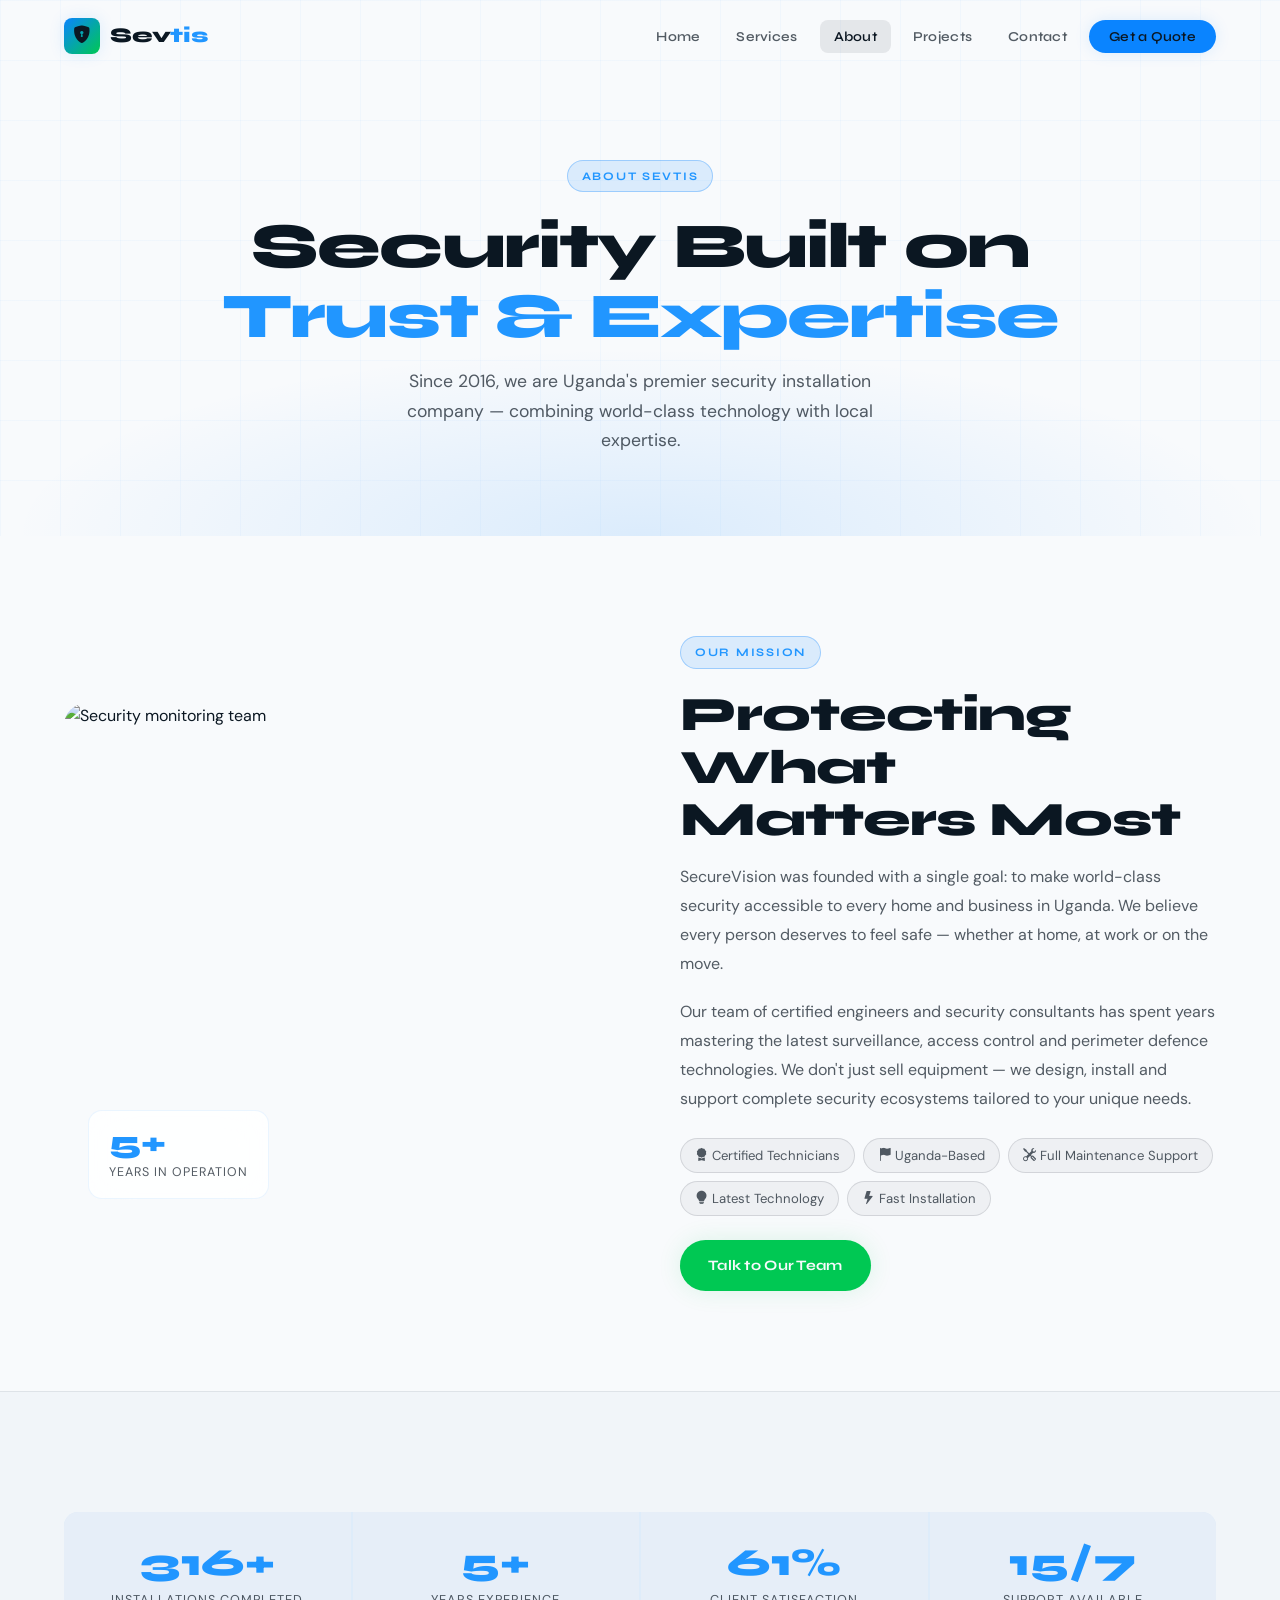
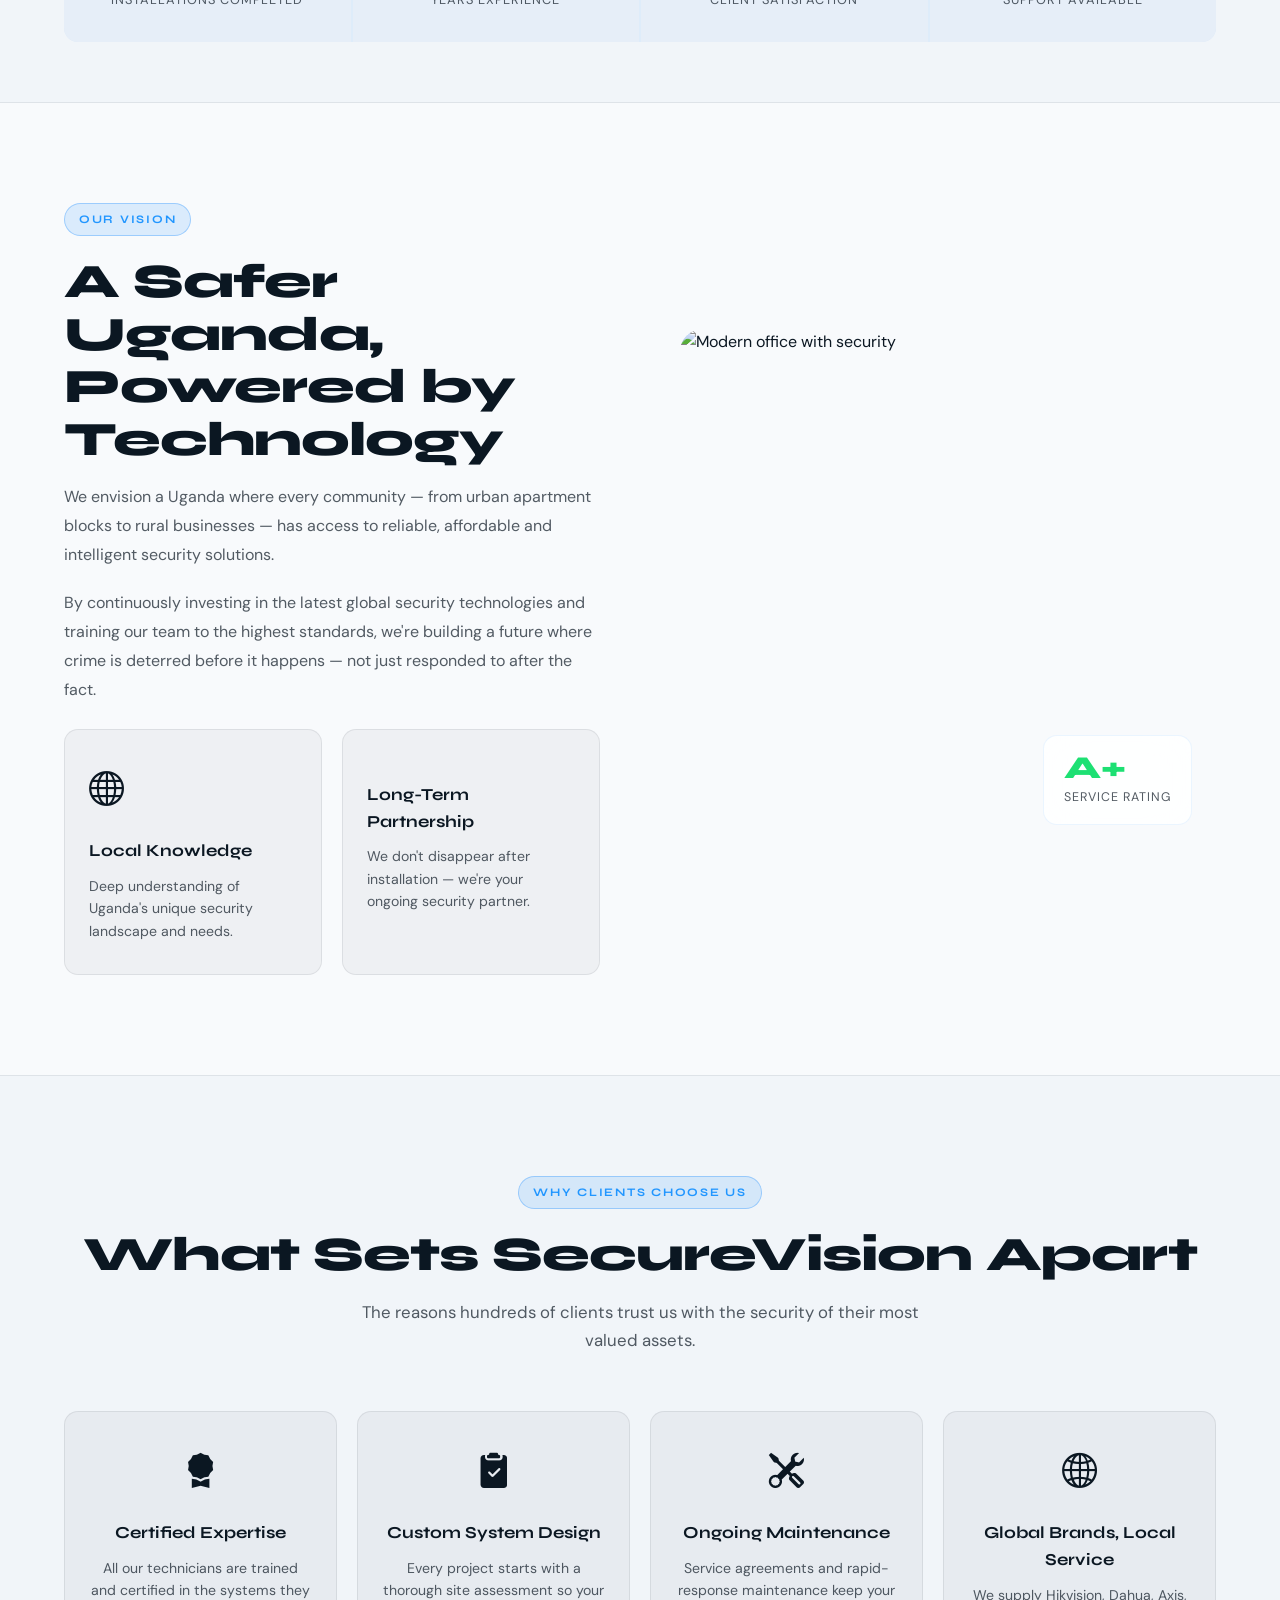
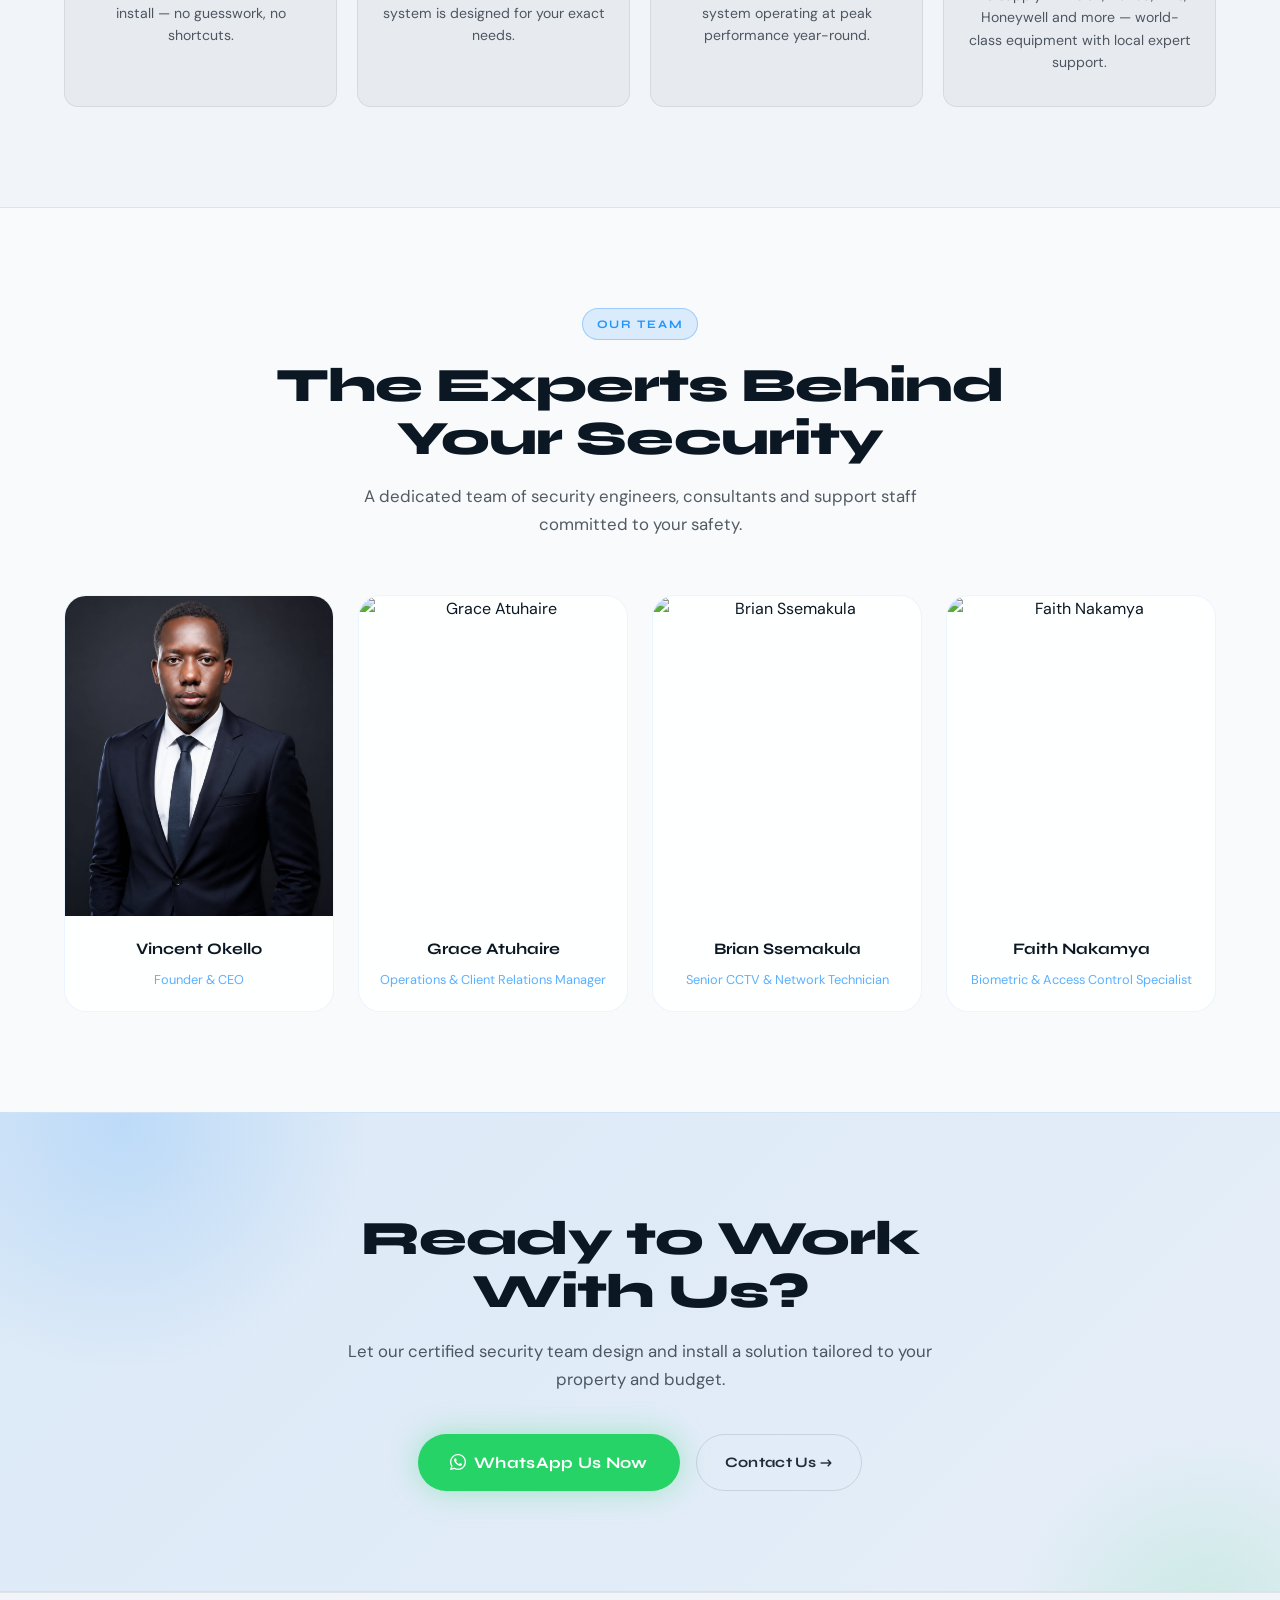
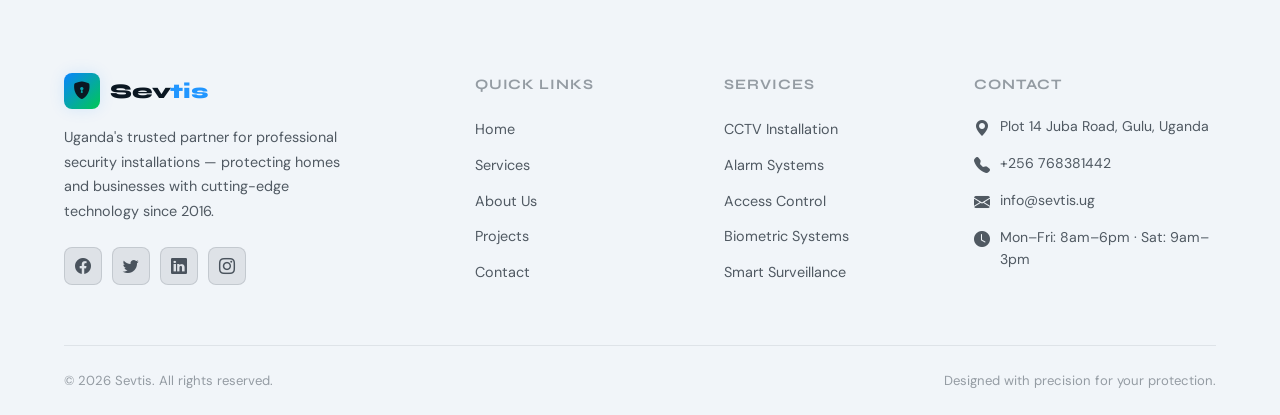
==== commit efc039e9: "second push" ====
--- a/about.html
+++ b/about.html
@@ -189,10 +189,10 @@
 
       <div class="team-grid">
         <div class="team-card reveal reveal-delay-1">
-          <img data-src="https://images.unsplash.com/photo-1507003211169-0a1dd7228f2d?w=400&q=80" src="" alt="David Okonkwo" loading="lazy" />
-          <div class="team-body">
-            <h4>David Okonkwo</h4>
-            <span>Founder &amp; Lead Security Engineer</span>
+          <img data-src="" src="images/CEO.jpeg" alt="David Okonkwo" loading="lazy" />
+          <div class="team-body">
+            <h4>Vincent Okello</h4>
+            <span>Founder &amp; CEO</span>
           </div>
         </div>
         <div class="team-card reveal reveal-delay-2">
--- a/style.css
+++ b/style.css
@@ -1186,7 +1186,7 @@
 
 .team-card img {
   width: 100%;
-  height: 220px;
+  height: 320px;
   object-fit: cover;
 }
 
@@ -1310,7 +1310,7 @@
   .service-full-card { grid-template-columns: 1fr; }
   .service-full-card.reverse { grid-template-columns: 1fr; }
   .service-full-card.reverse .sfc-img { order: 0; }
-  .sfc-img img { min-height: 280px; }
+  .sfc-img img { min-height: 300px; }
 }
 
 @media (max-width: 900px) {
@@ -1339,3 +1339,65 @@
   .stats-row { grid-template-columns: 1fr 1fr; }
   .sfc-body { padding: 28px 24px; }
 }
+
+/* ============================================================
+   Light mode overrides (prefers-color-scheme: light)
+
+   The default theme remains the dark design. Below we override
+   only CSS variables and a couple of surface rules so the layout
+   and component styles remain unchanged while colours become
+   suitable for light system preferences.
+============================================================ */
+@media (prefers-color-scheme: light) {
+  :root {
+    --navy-950: #f8fafc;
+    --navy-900: #f1f5f9;
+    --navy-800: #e6eef8;
+    --navy-700: #dbe9f7;
+    --navy-600: #cfdff5;
+    --navy-500: #e6f0fb;
+
+    /* keep accents to preserve brand contrast */
+    --blue-500: #0a84ff;
+    --blue-400: #2196ff;
+    --blue-300: #5bb0ff;
+    --blue-glow: rgba(10, 132, 255, 0.12);
+    --green-500: #00c853;
+    --green-400: #1de073;
+    --green-glow: rgba(0, 200, 83, 0.12);
+
+    /* invert "white" token to a dark text color for light mode */
+    --white: #0b1722;
+    --white-90: rgba(11,23,34,0.9);
+    --white-70: rgba(11,23,34,0.7);
+    --white-40: rgba(11,23,34,0.4);
+    --white-15: rgba(11,23,34,0.12);
+    --white-08: rgba(11,23,34,0.08);
+    --white-04: rgba(11,23,34,0.04);
+
+    /* glass surfaces become light translucent cards */
+    --glass-bg: rgba(255,255,255,0.85);
+    --glass-border: rgba(10,132,255,0.08);
+
+    /* soften shadows on light backgrounds */
+    --shadow-blue: 0 0 20px rgba(10, 132, 255, 0.06);
+    --shadow-card: 0 8px 30px rgba(11,23,34,0.06);
+  }
+
+  /* ensure body uses the new surface tokens */
+  body { background: var(--navy-950); color: var(--white); }
+
+  /* lighten navbar and mobile menu when scrolled/open */
+  .navbar.scrolled {
+    background: rgba(255,255,255,0.95);
+    backdrop-filter: blur(6px);
+    -webkit-backdrop-filter: blur(6px);
+    border-bottom: 1px solid var(--glass-border);
+    box-shadow: 0 4px 18px rgba(11,23,34,0.06);
+  }
+
+  .mobile-menu { background: rgba(255,255,255,0.98); color: var(--white); }
+
+  /* keep outline buttons readable */
+  .btn-outline { color: var(--white-90); border-color: var(--white-15); }
+}
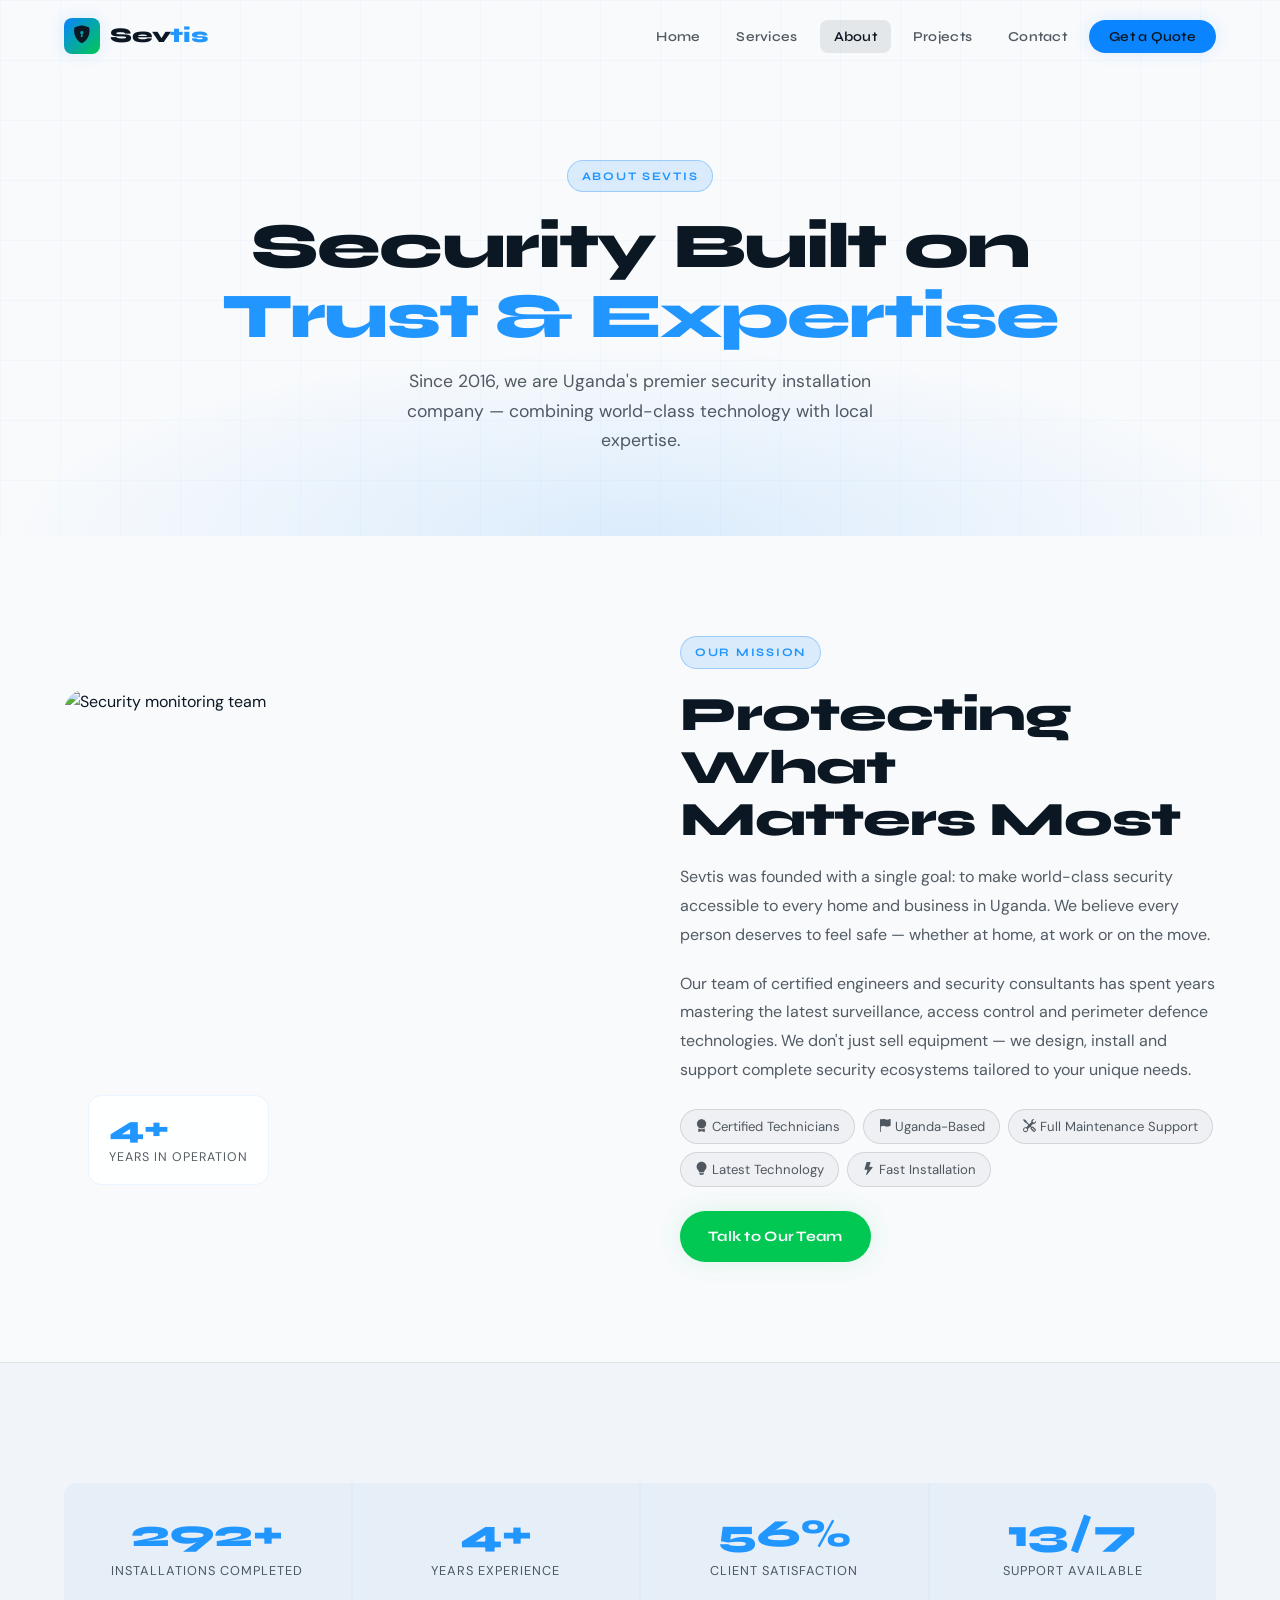
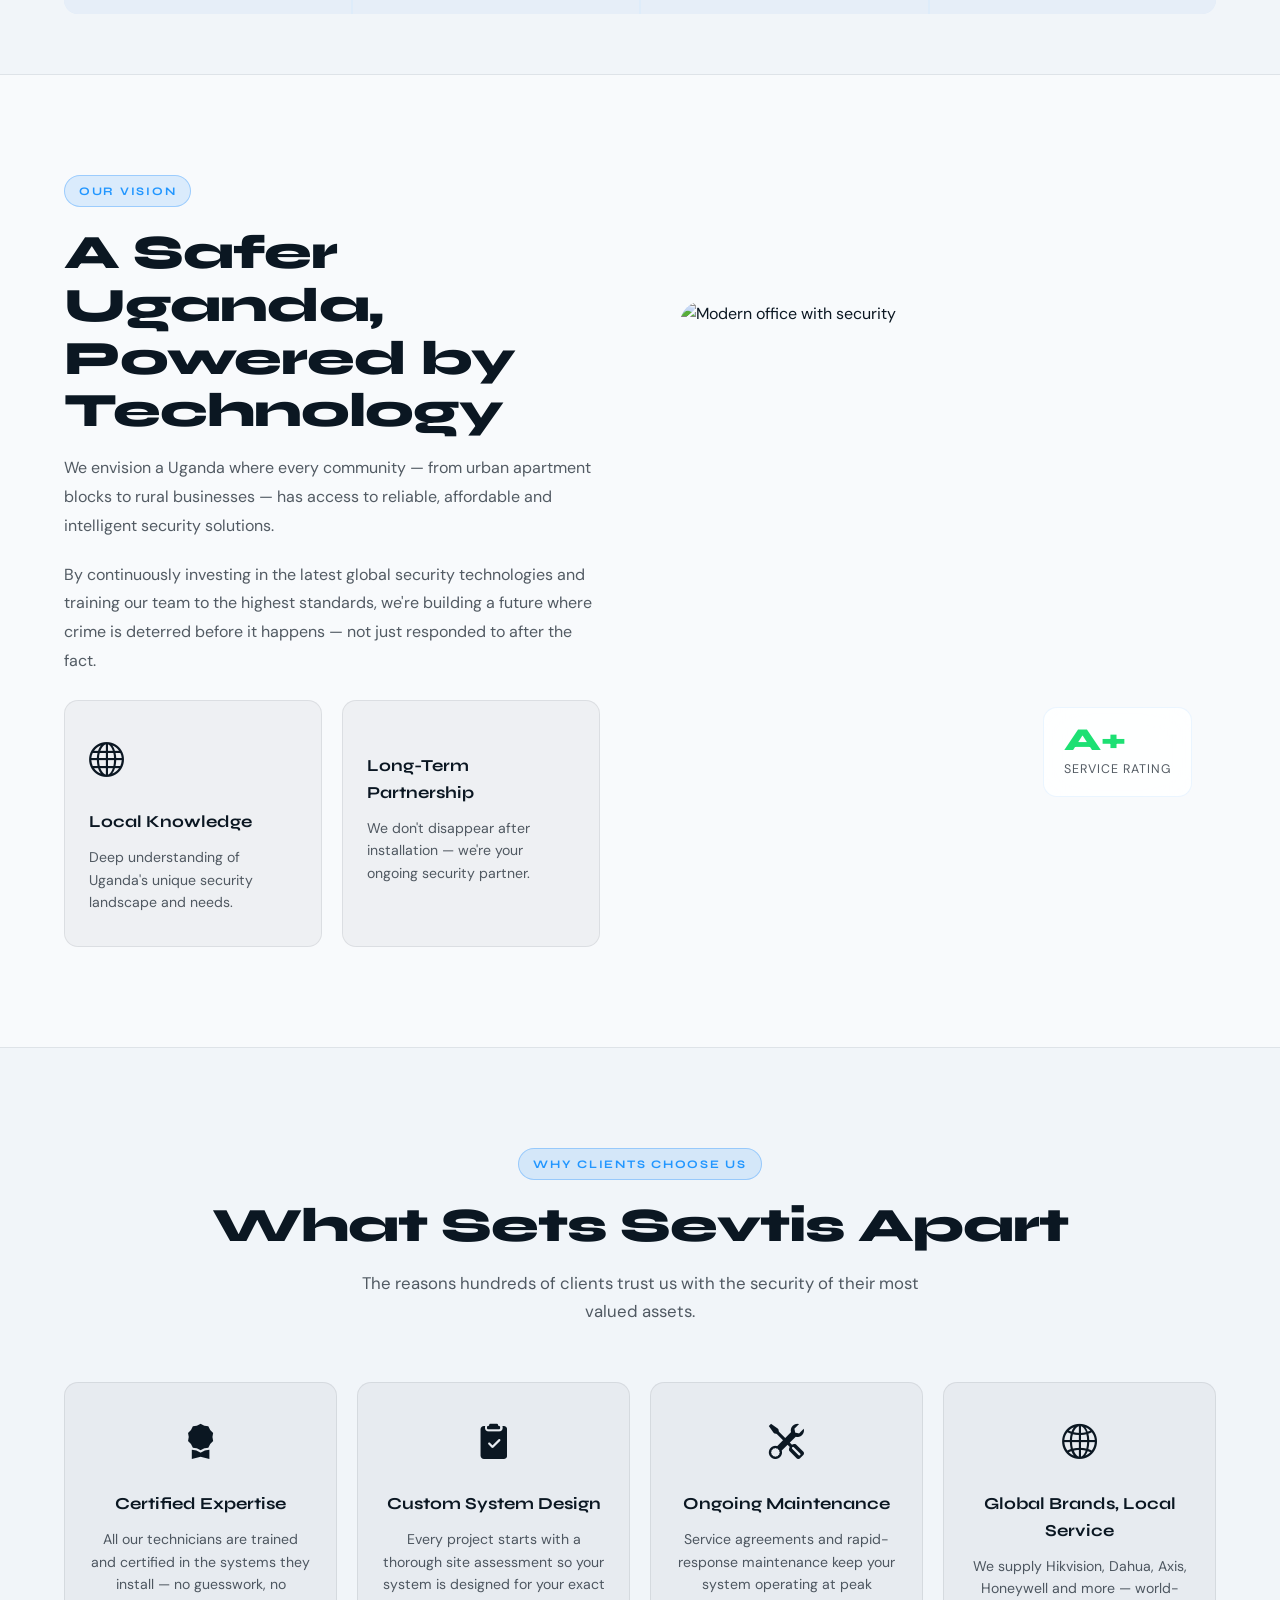
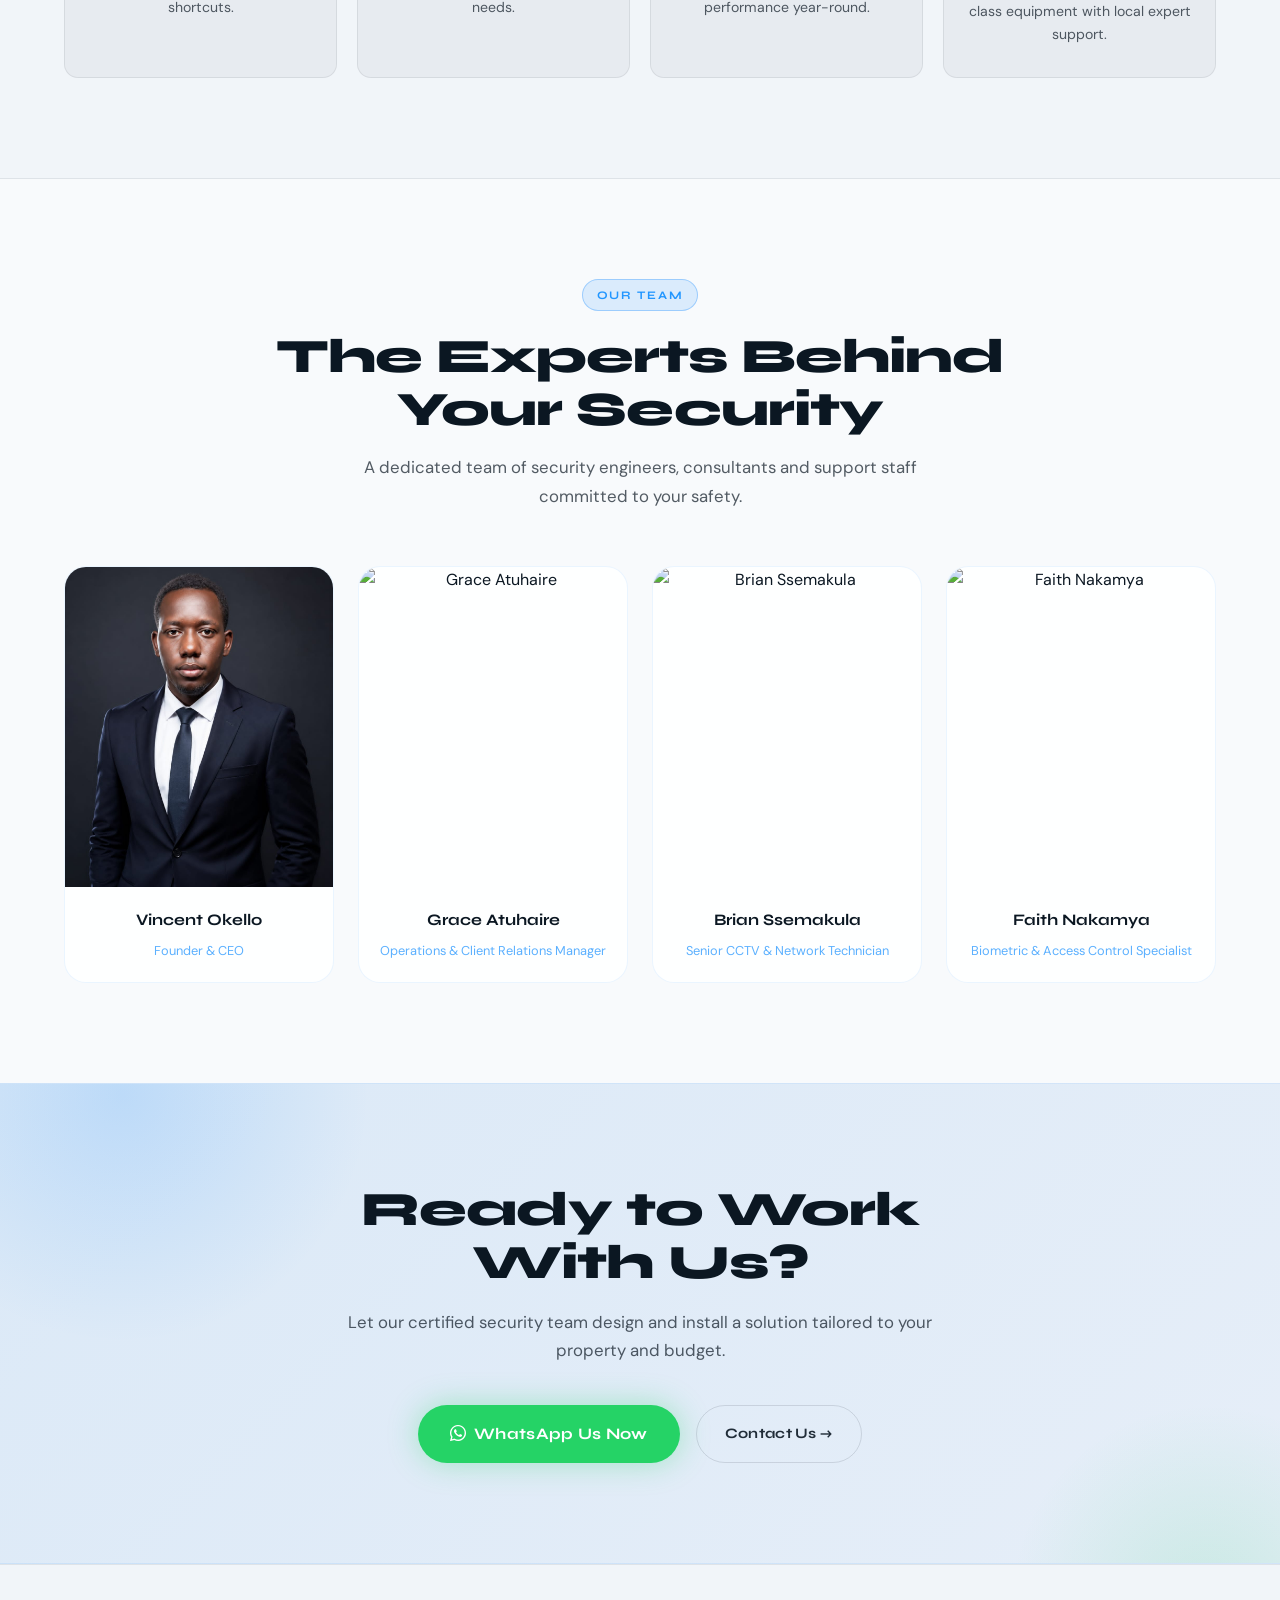
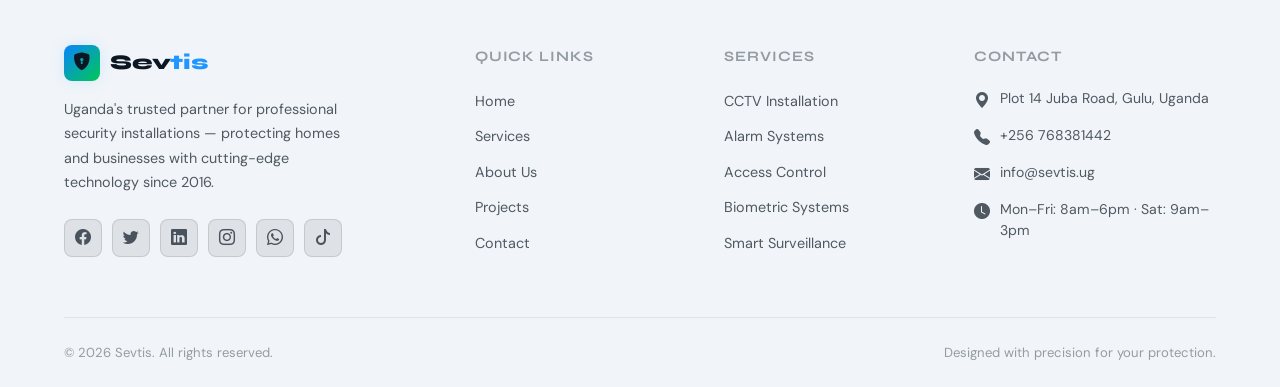
==== commit c315e0be: "new updates" ====
--- a/about.html
+++ b/about.html
@@ -47,7 +47,7 @@
       <h1>Security Built on<br /><span style="color: var(--blue-400);">Trust &amp; Expertise</span></h1>
       <p>Since 2016, we are Uganda's premier security installation company — combining world-class technology with local expertise.</p>
     </div>
-  </section>
+      </section>
 
   <!-- MISSION & VISION -->
   <section class="section">
@@ -65,7 +65,7 @@
           <span class="tag">Our Mission</span>
           <h2 class="section-title">Protecting What<br />Matters Most</h2>
           <p class="text-muted" style="line-height: 1.8; margin-bottom: 20px;">
-            SecureVision was founded with a single goal: to make world-class security accessible to every home and business in Uganda. We believe every person deserves to feel safe — whether at home, at work or on the move.
+            Sevtis was founded with a single goal: to make world-class security accessible to every home and business in Uganda. We believe every person deserves to feel safe — whether at home, at work or on the move.
           </p>
           <p class="text-muted" style="line-height: 1.8; margin-bottom: 24px;">
             Our team of certified engineers and security consultants has spent years mastering the latest surveillance, access control and perimeter defence technologies. We don't just sell equipment — we design, install and support complete security ecosystems tailored to your unique needs.
@@ -149,7 +149,7 @@
     <div class="container">
       <div class="text-center reveal">
         <span class="tag">Why Clients Choose Us</span>
-        <h2 class="section-title">What Sets SecureVision Apart</h2>
+        <h2 class="section-title">What Sets Sevtis Apart</h2>
         <p class="section-subtitle" style="margin: 0 auto;">The reasons hundreds of clients trust us with the security of their most valued assets.</p>
       </div>
 
@@ -249,6 +249,8 @@
             <a href="#" class="social-btn" aria-label="Twitter"><i class="bi bi-twitter"></i></a>
             <a href="#" class="social-btn" aria-label="LinkedIn"><i class="bi bi-linkedin"></i></a>
             <a href="#" class="social-btn" aria-label="Instagram"><i class="bi bi-instagram"></i></a>
+            <a href="https://wa.me/256768381442" class="social-btn" aria-label="whatsapp"><i class="bi bi-whatsapp"></i></a>
+            <a href="#" class="social-btn" aria-label="Tiktok"><i class="bi bi-tiktok"></i></a>
           </div>
         </div>
         <div class="footer-col">
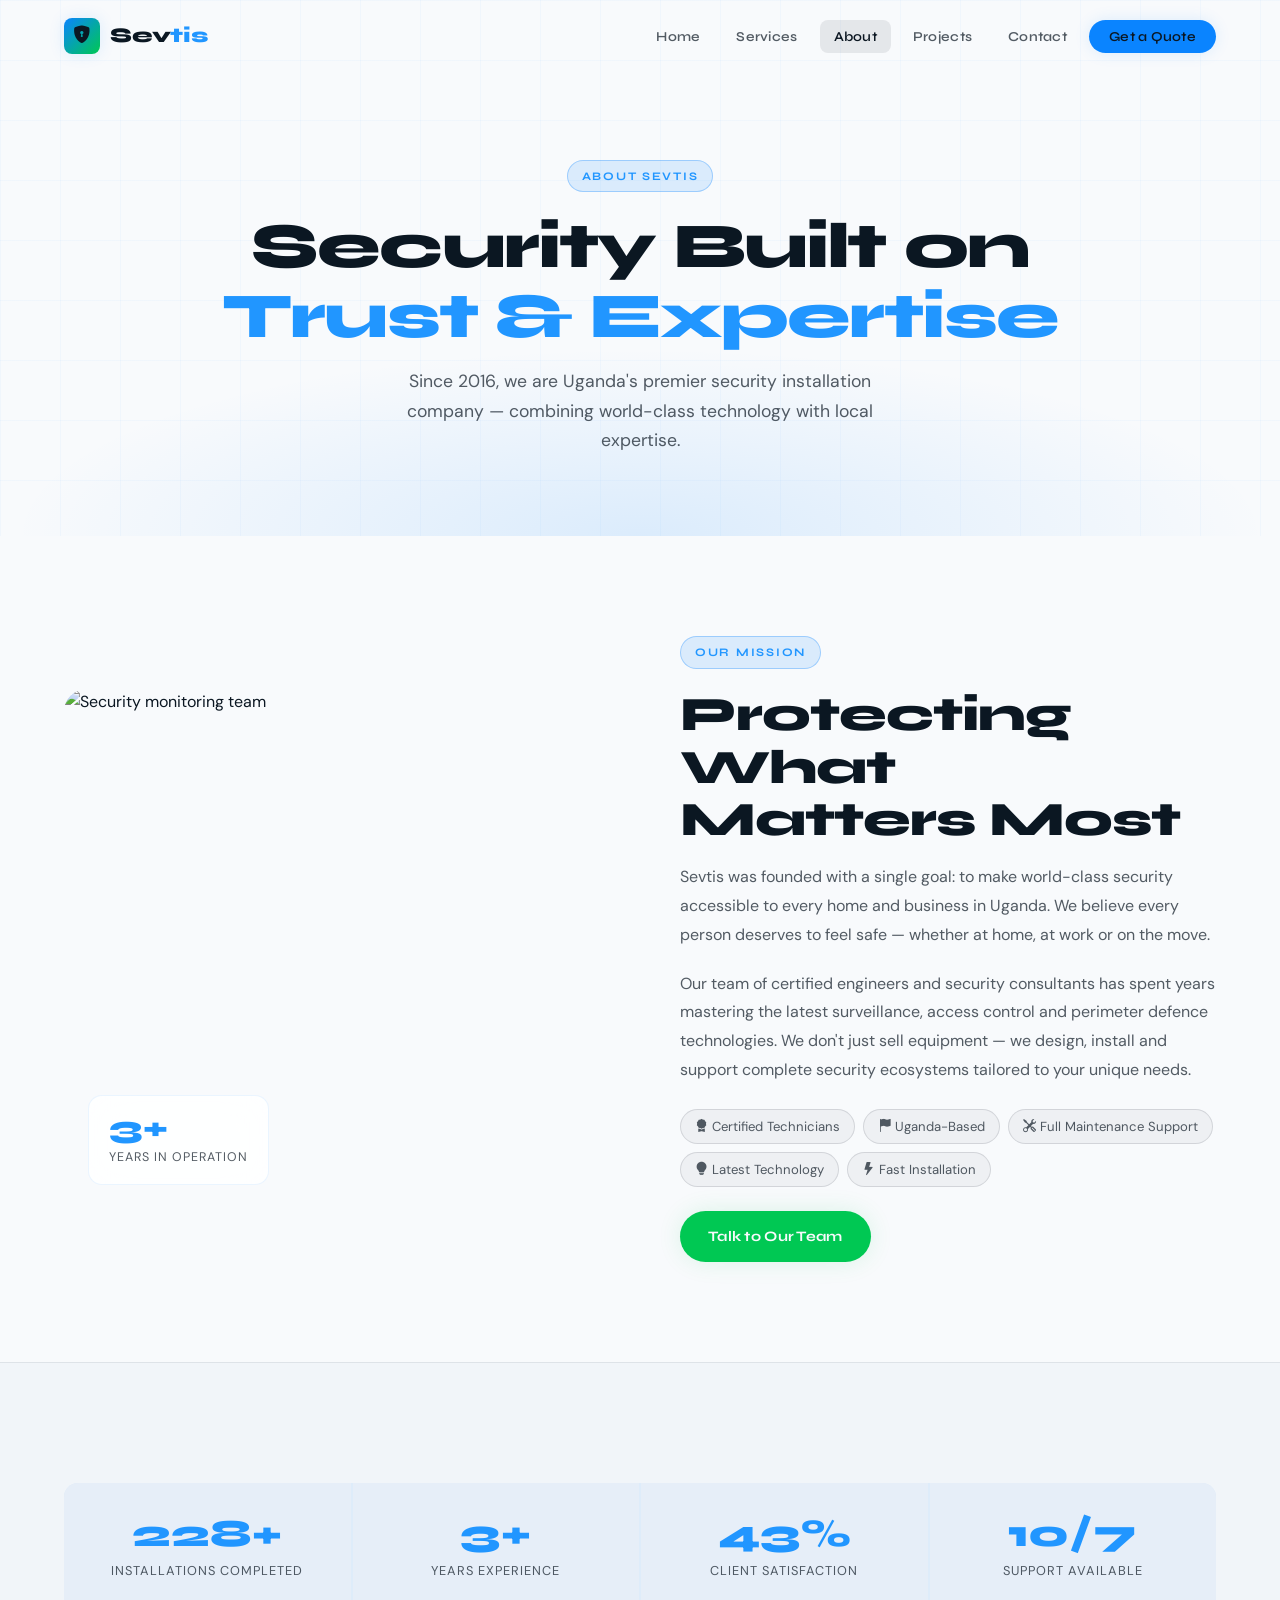
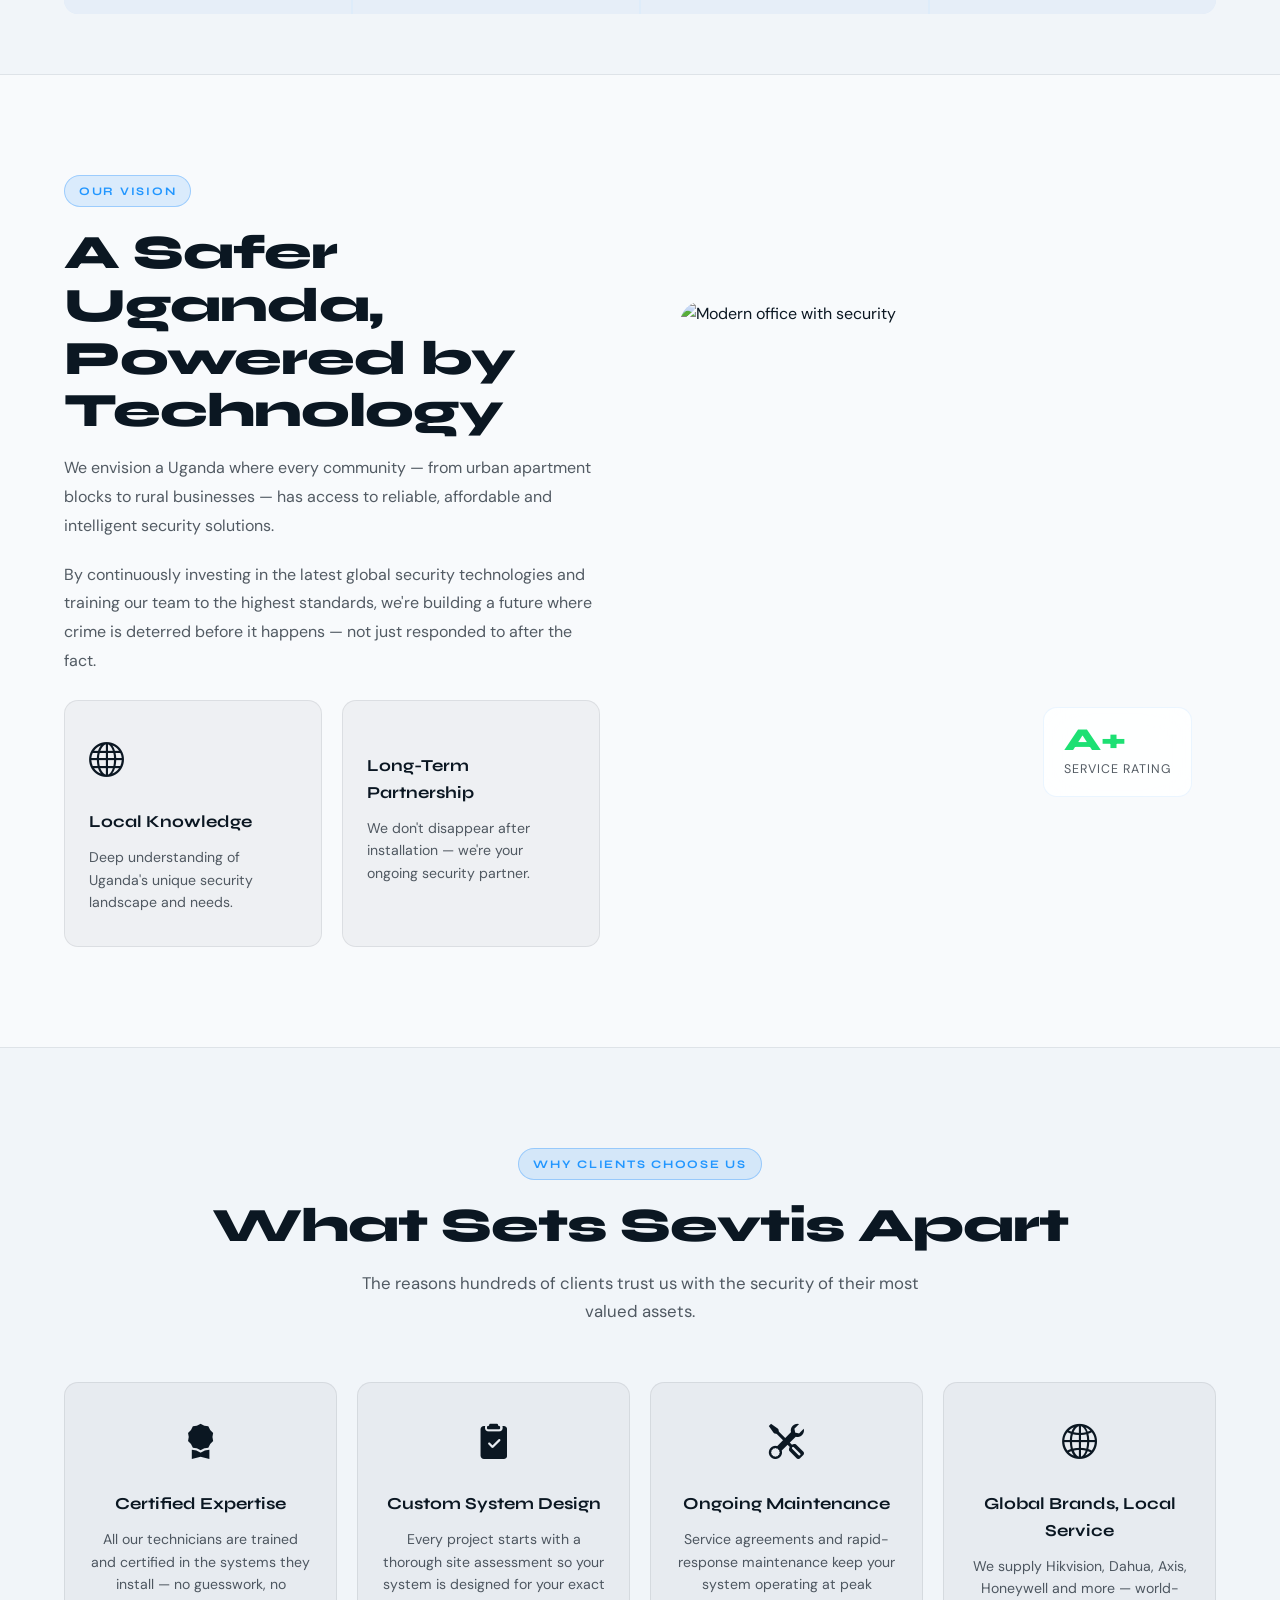
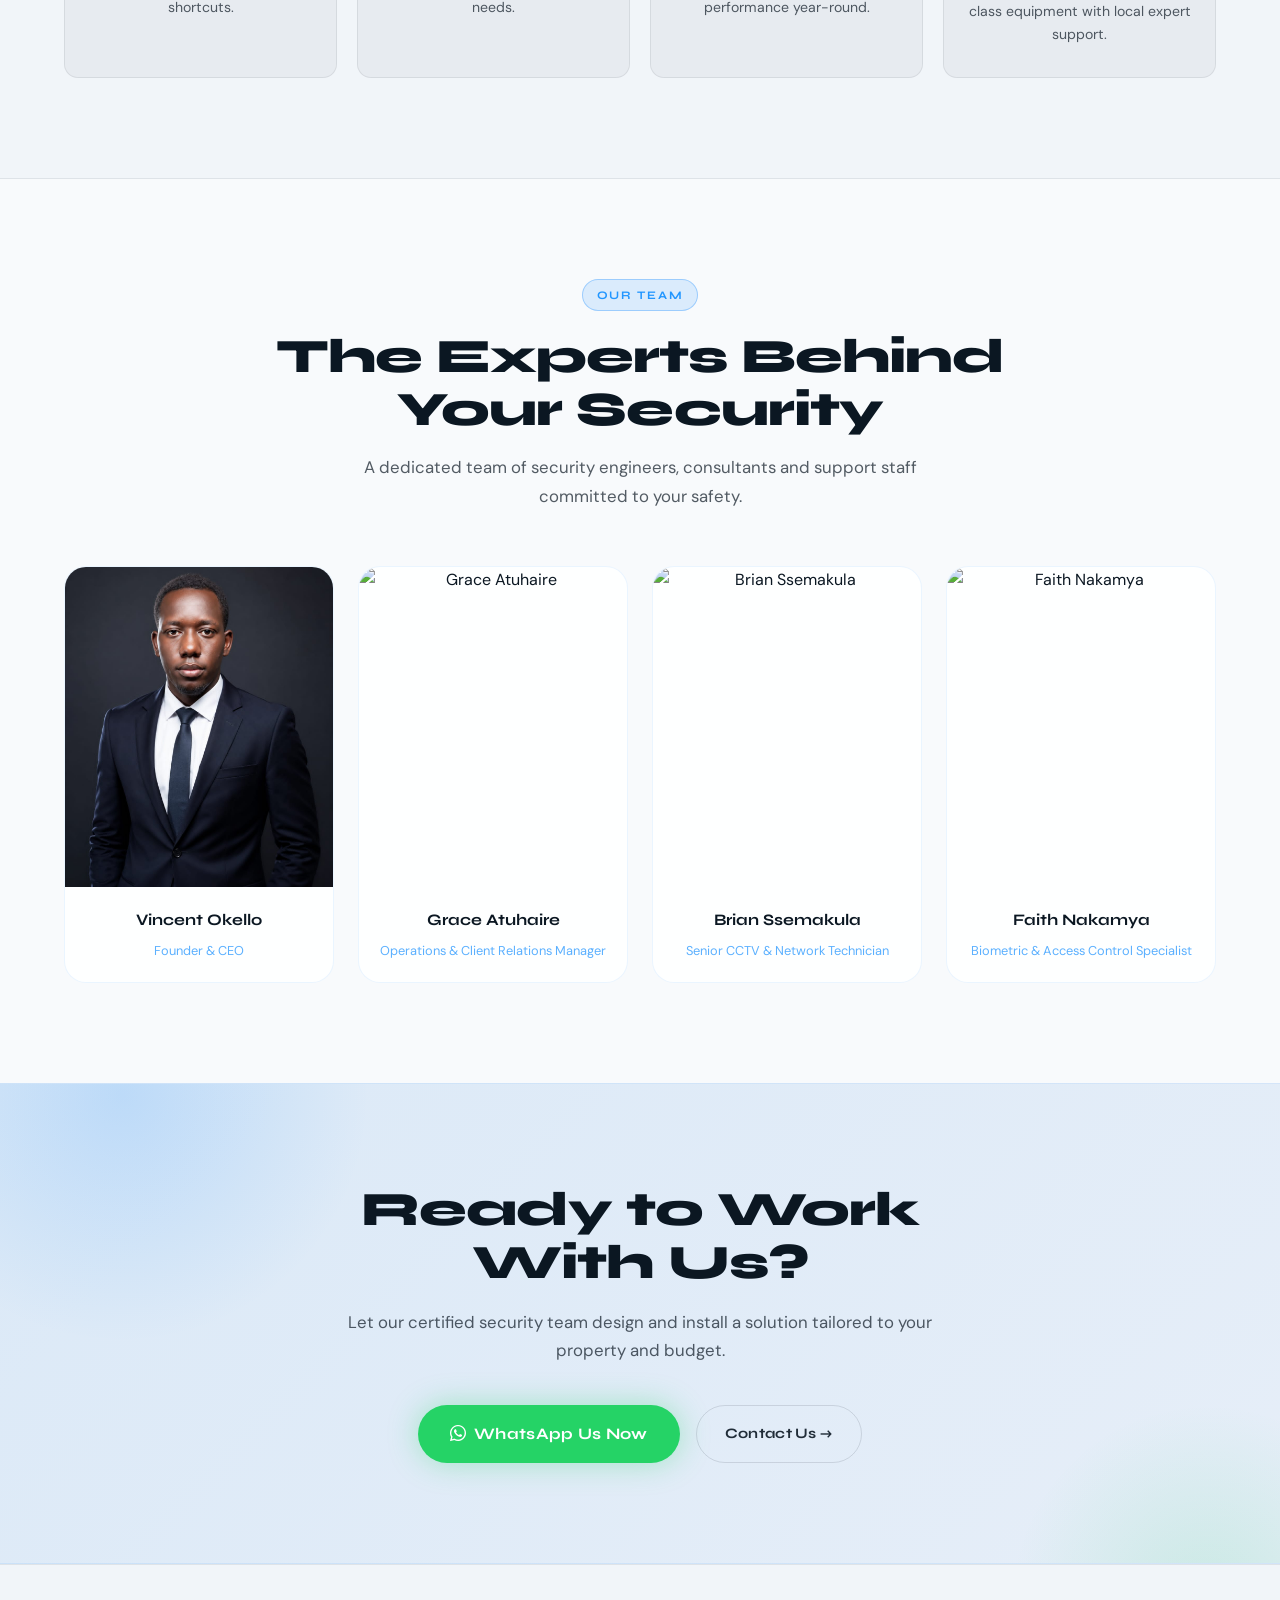
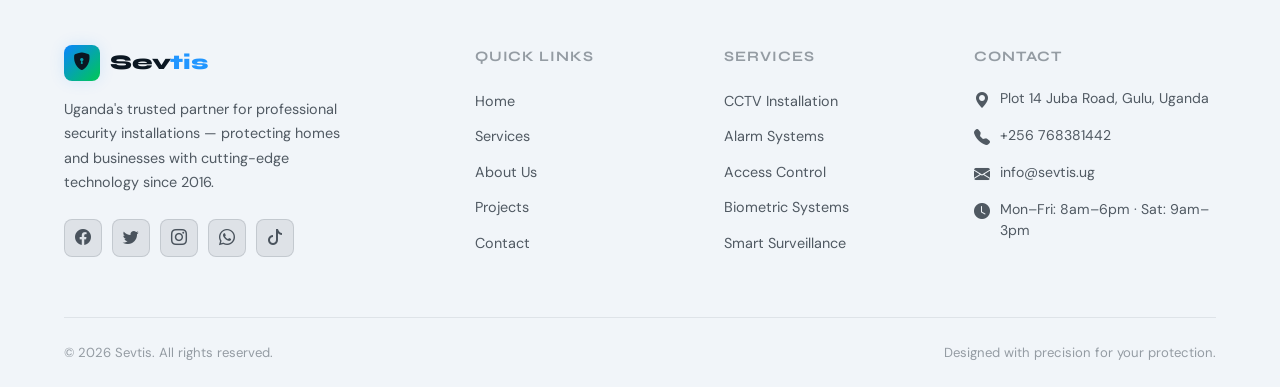
==== commit ac5bc252: "third push" ====
--- a/about.html
+++ b/about.html
@@ -244,13 +244,12 @@
             <span class="logo-text">Sev<span>tis</span></span>
           </a>
           <p>Uganda's trusted partner for professional security installations — protecting homes and businesses with cutting-edge technology since 2016.</p>
-          <div class="social-links">
-            <a href="#" class="social-btn" aria-label="Facebook"><i class="bi bi-facebook"></i></a>
-            <a href="#" class="social-btn" aria-label="Twitter"><i class="bi bi-twitter"></i></a>
-            <a href="#" class="social-btn" aria-label="LinkedIn"><i class="bi bi-linkedin"></i></a>
-            <a href="#" class="social-btn" aria-label="Instagram"><i class="bi bi-instagram"></i></a>
+         <div class="social-links">
+            <a href="https://facebook.com/sevtisuganda" class="social-btn" aria-label="Facebook"><i class="bi bi-facebook"></i></a>
+            <a href="https://x.com/sevtis_uganda" class="social-btn" aria-label="Twitter"><i class="bi bi-twitter"></i></a>
+            <a href="https://instagram.com/sevtisuganda" class="social-btn" aria-label="Instagram"><i class="bi bi-instagram"></i></a>
             <a href="https://wa.me/256768381442" class="social-btn" aria-label="whatsapp"><i class="bi bi-whatsapp"></i></a>
-            <a href="#" class="social-btn" aria-label="Tiktok"><i class="bi bi-tiktok"></i></a>
+            <a href="https://tiktok.com/@sevtisuganda" class="social-btn" aria-label="Tiktok"><i class="bi bi-tiktok"></i></a>
           </div>
         </div>
         <div class="footer-col">
